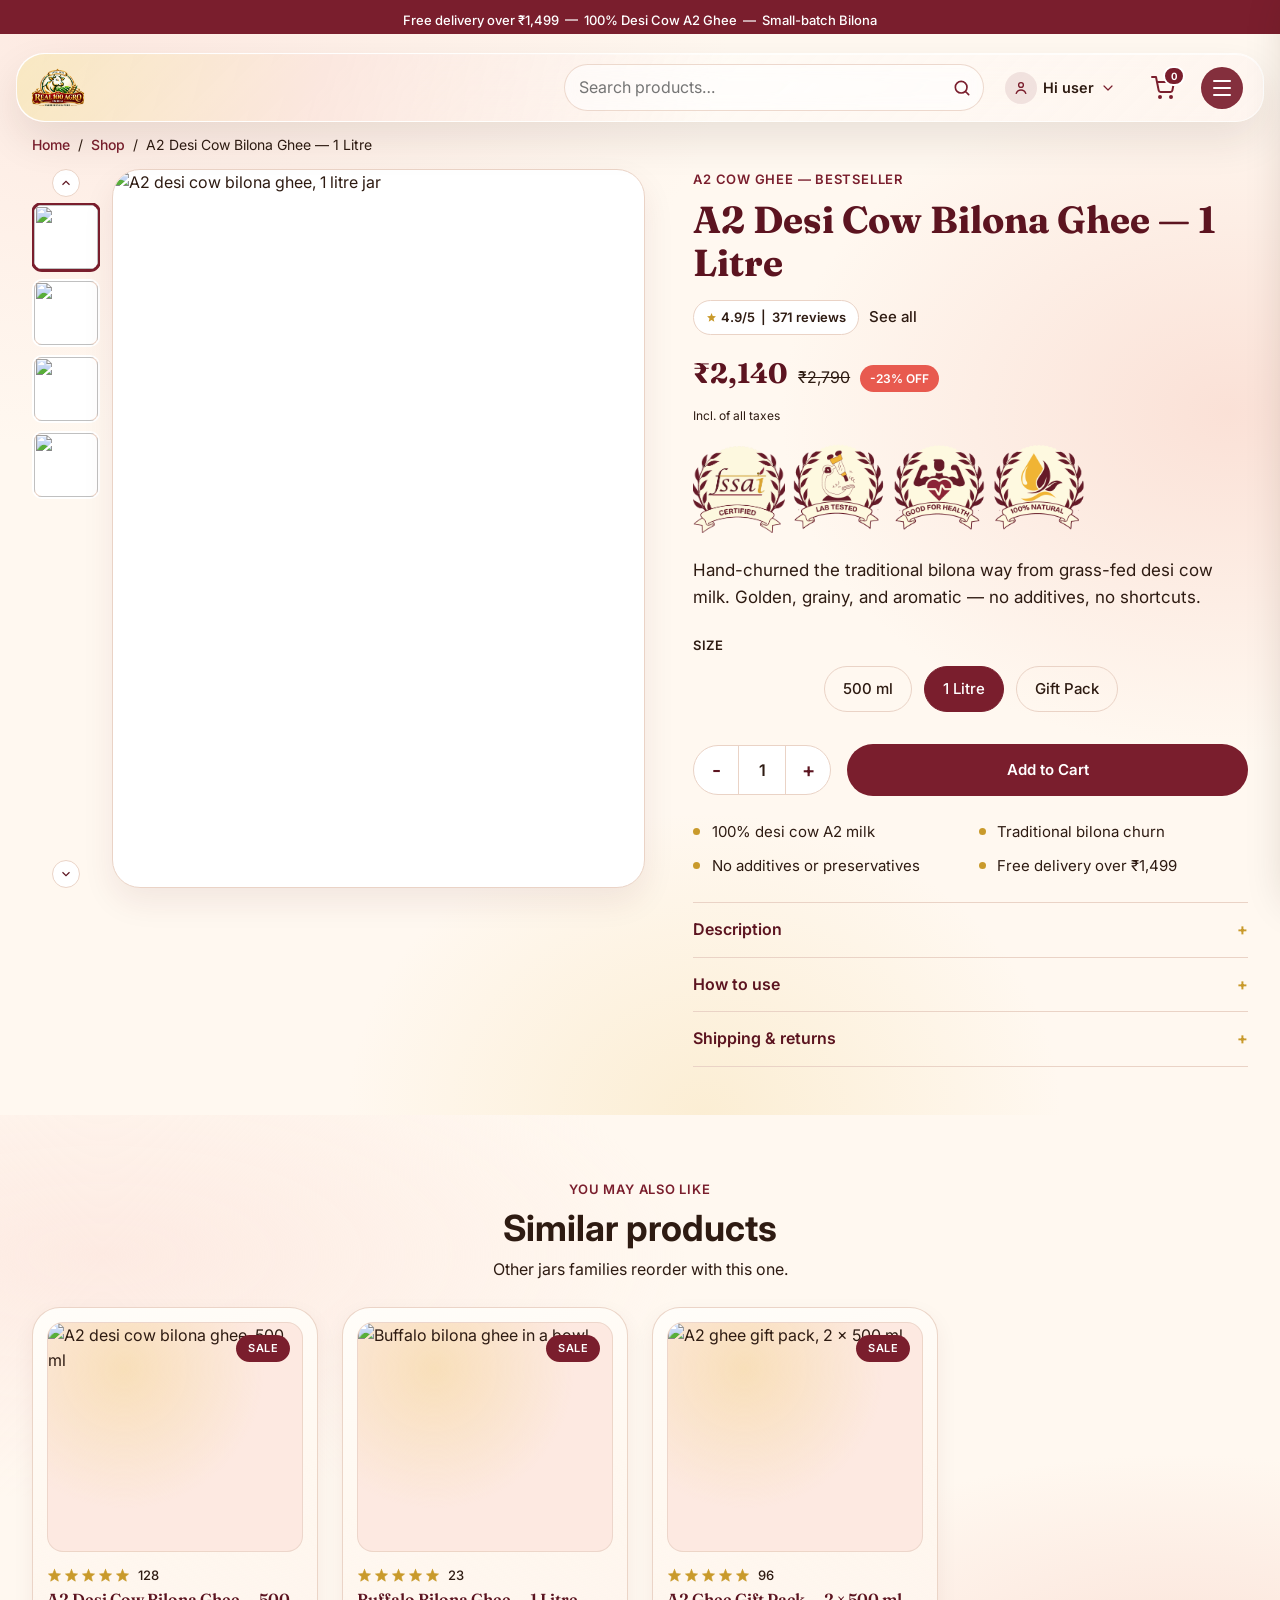
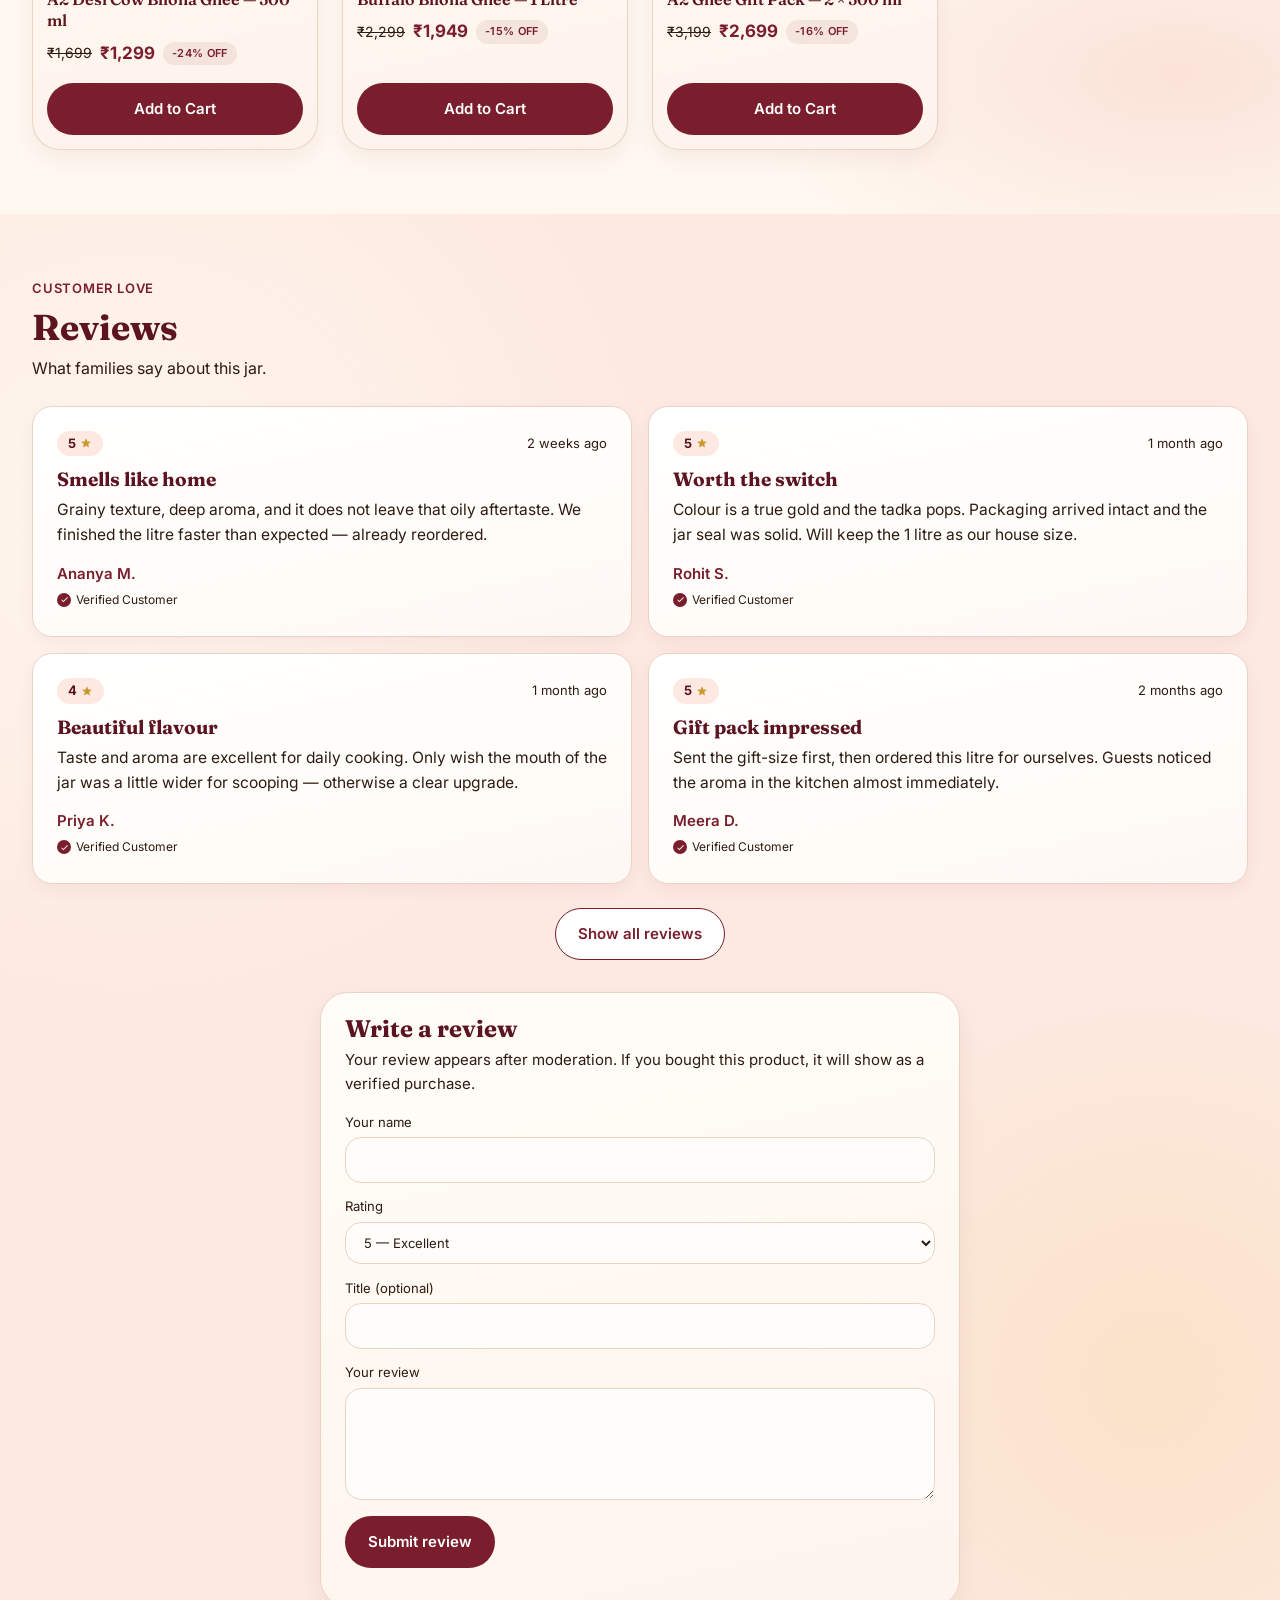
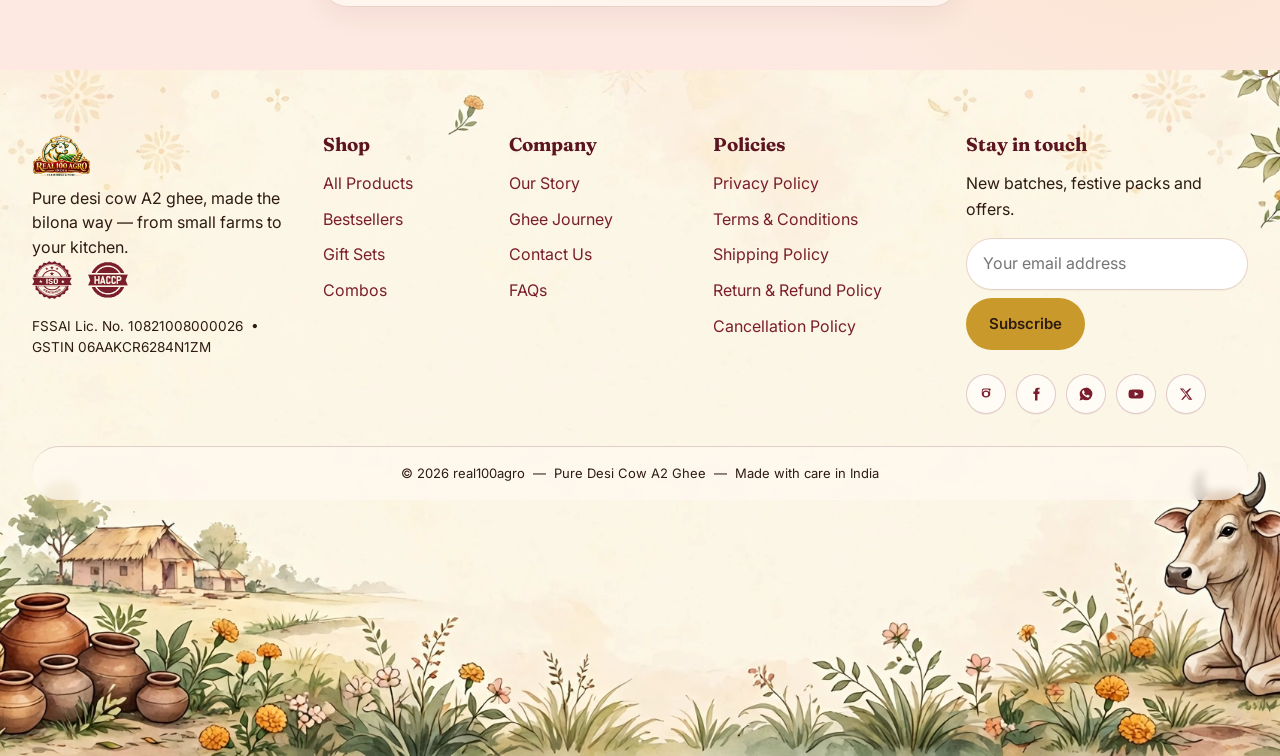
==== frontend/product.html @ b284c061 "Initial commit: Django API, static frontend, and real100 deploy layout. Co-authored-by: Cursor <curs" ====
<!DOCTYPE html>
<html lang="en">

<head>
  <meta charset="utf-8">
  <meta name="viewport" content="width=device-width, initial-scale=1">
  <title>A2 Desi Cow Bilona Ghee — 1 Litre | real100agro</title>
  <meta name="description"
    content="Pure desi cow A2 bilona ghee, 1 litre. Hand-churned from grass-fed desi cow milk. Grainy, aromatic, and free from additives.">
  <!-- Product prices and reviews on this page are placeholders for the
       frontend phase. Replace with real data before shipping Product
       structured data. -->
  <link rel="preconnect" href="https://fonts.googleapis.com">
  <link rel="preconnect" href="https://fonts.gstatic.com" crossorigin>
  <link
    href="https://fonts.googleapis.com/css2?family=Fraunces:opsz,wght@9..144,500;9..144,700&family=Inter:wght@400;500;600;700&display=swap"
    rel="stylesheet">
  <link rel="stylesheet" href="assets/css/tokens.css">
  <link rel="stylesheet" href="assets/css/base.css">
  <link rel="stylesheet" href="assets/css/components.css">
  <link rel="stylesheet" href="assets/css/pages.css">
  <link rel="stylesheet" href="assets/css/commerce.css">
  <link rel="stylesheet" href="assets/css/responsive.css">
  <link rel="icon"
    href="data:image/svg+xml,<svg xmlns='http://www.w3.org/2000/svg' viewBox='0 0 100 100'><text y='.9em' font-size='90'>🧈</text></svg>">
</head>

<body class="page-product">
  <a class="skip-link" href="#main">Skip to main content</a>

  <div class="announcement-bar" role="note">
    <span class="announcement-bar__track"><span>Free delivery over ₹1,499 &nbsp;—&nbsp; 100% Desi Cow A2 Ghee
        &nbsp;—&nbsp; Small-batch Bilona</span><span aria-hidden="true">Free delivery over ₹1,499 &nbsp;—&nbsp; 100% Desi
        Cow A2 Ghee &nbsp;—&nbsp; Small-batch Bilona</span></span>
  </div>

  <header class="site-header">
    <div class="header-inner">
      <a class="logo" href="index.html" aria-label="real100agro home">
        <img class="logo__image" src="assets/images/logo.png" alt="real100agro" width="160" height="48">
        <span class="logo__text">real100agro</span>
      </a>
      <nav class="main-nav" id="main-nav" data-main-nav aria-label="Main navigation">
        <a href="index.html">Home</a>
        <a href="products.html#all" data-nav-products="all">All Products</a>
        <a href="products.html#bestsellers" data-nav-products="bestseller">Bestsellers</a>
        <a href="our-story.html">Our Story</a>
        <a href="contact.html">Contact Us</a>
      </nav>
      <form class="search-form" data-search-form role="search" aria-label="Search products">
        <label class="visually-hidden" for="site-search">Search products</label>
        <input id="site-search" type="search" data-search-input placeholder="Search products…" autocomplete="off">
        <button class="search-form__button" type="submit" aria-label="Search products">
          <svg viewBox="0 0 24 24" aria-hidden="true" focusable="false">
            <circle cx="11" cy="11" r="7"></circle>
            <path d="M20 20l-3.5-3.5"></path>
          </svg>
        </button>
      </form>
      <button class="cart-button" type="button" data-cart-count aria-label="Cart, 0 items">
        <span class="cart-button__face" aria-hidden="true">
          <svg viewBox="0 0 24 24" focusable="false">
            <circle cx="9" cy="21" r="1"></circle>
            <circle cx="20" cy="21" r="1"></circle>
            <path d="M1 1h4l2.68 13.39a2 2 0 0 0 2 1.61h9.72a2 2 0 0 0 2-1.61L23 6H6"></path>
          </svg>
        </span>
        <span class="cart-button__count" data-cart-count-number>0</span>
      </button>
      <button class="nav-toggle" type="button" data-nav-toggle aria-expanded="false" aria-controls="main-nav"
        aria-label="Open menu">
        <span class="nav-toggle__bar" aria-hidden="true"></span>
        <span class="nav-toggle__bar" aria-hidden="true"></span>
        <span class="nav-toggle__bar" aria-hidden="true"></span>
      </button>
    </div>
  </header>

  <main id="main" class="page-shell">
    <div class="product-detail-top">
      <div class="container content">
        <nav class="product-breadcrumb" aria-label="Breadcrumb">
          <a href="index.html">Home</a>
          <span aria-hidden="true">/</span>
          <a href="products.html#all">Shop</a>
          <span aria-hidden="true">/</span>
          <span aria-current="page">A2 Desi Cow Bilona Ghee — 1 Litre</span>
        </nav>

        <div class="product-detail" data-product-detail data-product-id="a2-ghee-1l">
          <!-- Mobile-only intro (Dabur-style title above gallery) -->
          <header class="product-mobile-intro">
            <p class="product-info__eyebrow">A2 Cow Ghee — Bestseller</p>
            <h1 class="product-mobile-intro__title">A2 Desi Cow Bilona Ghee — 1 Litre</h1>
            <p class="product-mobile-intro__lead">Bilona method — Grass-fed desi cow milk — No additives</p>
          </header>

          <!-- Gallery: vertical thumbs (desktop) / under image (mobile) + loupe zoom -->
          <div class="product-gallery" data-product-gallery>
            <div class="product-gallery__thumbs-col">
              <button class="product-gallery__thumbs-nav" type="button" data-thumbs-prev
                aria-label="Previous thumbnails">
                <svg viewBox="0 0 24 24" aria-hidden="true" focusable="false">
                  <path d="M6 15l6-6 6 6"></path>
                </svg>
              </button>
              <div class="product-gallery__thumbs" role="list" aria-label="Product images" data-gallery-thumbs>
                <button class="product-gallery__thumb is-active" type="button" role="listitem" data-gallery-thumb
                  aria-label="View jar front" aria-current="true"
                  data-full="https://cdn.shopify.com/s/files/1/0054/8300/3951/products/91yr2itCWcL._SL1500__1_1500x.jpg?v=1569312696"
                  data-alt="A2 desi cow bilona ghee, 1 litre jar">
                  <img
                    src="https://cdn.shopify.com/s/files/1/0054/8300/3951/products/91yr2itCWcL._SL1500__1_1500x.jpg?v=1569312696"
                    alt="" width="72" height="72" decoding="async">
                </button>
                <button class="product-gallery__thumb" type="button" role="listitem" data-gallery-thumb
                  aria-label="View ghee texture close-up" aria-current="false"
                  data-full="https://ishavasyamproducts.com/cdn/shop/products/11_900x.jpg?v=1634724399"
                  data-alt="Close-up of grainy A2 bilona ghee">
                  <img src="https://ishavasyamproducts.com/cdn/shop/products/11_900x.jpg?v=1634724399" alt="" width="72"
                    height="72" decoding="async">
                </button>
                <button class="product-gallery__thumb" type="button" role="listitem" data-gallery-thumb
                  aria-label="View gift-ready pack" aria-current="false"
                  data-full="https://www.distacart.com/cdn/shop/products/IshaVasyamA2DesiGhee.._1280x.jpg?v=1737559989"
                  data-alt="A2 ghee gift-ready packaging">
                  <img src="https://www.distacart.com/cdn/shop/products/IshaVasyamA2DesiGhee.._1280x.jpg?v=1737559989"
                    alt="" width="72" height="72" decoding="async">
                </button>
                <button class="product-gallery__thumb" type="button" role="listitem" data-gallery-thumb
                  aria-label="View ghee in a bowl" aria-current="false"
                  data-full="https://images.news18.com/news18marathi/uploads/2026/01/Ghee-1-2026-01-f6c0e764d6275aedfa888fc6712cb492-3x2.jpg?im=Resize,width=640,aspect=fit,type=normal"
                  data-alt="Golden bilona ghee served in a bowl">
                  <img
                    src="https://images.news18.com/news18marathi/uploads/2026/01/Ghee-1-2026-01-f6c0e764d6275aedfa888fc6712cb492-3x2.jpg?im=Resize,width=640,aspect=fit,type=normal"
                    alt="" width="72" height="72" decoding="async">
                </button>
              </div>
              <button class="product-gallery__thumbs-nav" type="button" data-thumbs-next
                aria-label="Next thumbnails">
                <svg viewBox="0 0 24 24" aria-hidden="true" focusable="false">
                  <path d="M6 9l6 6 6-6"></path>
                </svg>
              </button>
            </div>

            <div class="product-gallery__main">
              <button class="product-gallery__arrow product-gallery__arrow--prev" type="button" data-gallery-prev
                aria-label="Previous image">
                <svg viewBox="0 0 24 24" aria-hidden="true" focusable="false">
                  <path d="M15 6l-6 6 6 6"></path>
                </svg>
              </button>

              <div class="product-gallery__stage" data-zoom-stage tabindex="0"
                aria-label="Product photo. Hover to zoom.">
                <img class="product-gallery__image" data-zoom-image
                  src="https://cdn.shopify.com/s/files/1/0054/8300/3951/products/91yr2itCWcL._SL1500__1_1500x.jpg?v=1569312696"
                  alt="A2 desi cow bilona ghee, 1 litre jar" width="720" height="720" decoding="async">
                <span class="product-gallery__lens" data-zoom-lens aria-hidden="true"></span>
              </div>

              <button class="product-gallery__arrow product-gallery__arrow--next" type="button" data-gallery-next
                aria-label="Next image">
                <svg viewBox="0 0 24 24" aria-hidden="true" focusable="false">
                  <path d="M9 6l6 6-6 6"></path>
                </svg>
              </button>

              <div class="product-gallery__zoom-pane" data-zoom-pane aria-hidden="true"></div>
            </div>

            <div class="product-gallery__mobile-rating">
              <a class="product-info__review-pill" href="#reviews"><span class="review-pill__star" aria-hidden="true"><svg viewBox="0 0 24 24" focusable="false"><path d="M12 2.4l2.7 6.5 7 .6-5.3 4.5 1.7 7-6.1-3.7-6.1 3.7 1.7-7-5.3-4.5 7-.6L12 2.4z"></path></svg></span> 4.9/5 &nbsp;|&nbsp; 371 reviews</a>
            </div>
          </div>

          <!-- Product content -->
          <div class="product-info">
            <p class="product-info__eyebrow product-info__eyebrow--desktop">A2 Cow Ghee — Bestseller</p>
            <h1 class="product-info__title product-info__title--desktop" id="product-heading">A2 Desi Cow Bilona Ghee —
              1 Litre</h1>

            <div class="product-info__rating product-info__rating--desktop">
              <a class="product-info__review-pill" href="#reviews"><span class="review-pill__star" aria-hidden="true"><svg viewBox="0 0 24 24" focusable="false"><path d="M12 2.4l2.7 6.5 7 .6-5.3 4.5 1.7 7-6.1-3.7-6.1 3.7 1.7-7-5.3-4.5 7-.6L12 2.4z"></path></svg></span> 4.9/5 &nbsp;|&nbsp; 371 reviews</a>
              <a class="product-info__review-link" href="product-reviews.html">See all</a>
            </div>

            <p class="product-info__price">
              <span class="price--now" data-product-price-now>₹2,140</span>
              <span class="price--old" data-product-price-old>₹2,790</span>
              <span class="price--off" data-product-price-off>-23% OFF</span>
            </p>
            <p class="product-info__tax-note">Incl. of all taxes</p>

            <ul class="product-trust-seals">
              <li class="product-trust-seal">
                <img class="product-trust-seal__mark" src="assets/images/fssai_logo.png" alt="FSSAI Certified" width="3655" height="3458" decoding="async">
              </li>
              <li class="product-trust-seal">
                <img class="product-trust-seal__mark" src="assets/images/lab_logo.png" alt="Lab Tested" width="1000" height="1000" decoding="async">
              </li>
              <li class="product-trust-seal">
                <img class="product-trust-seal__mark" src="assets/images/health_logo.png" alt="Good for Health" width="1000" height="1000" decoding="async">
              </li>
              <li class="product-trust-seal">
                <img class="product-trust-seal__mark" src="assets/images/natural_logo.png" alt="100% Natural" width="1000" height="1000" decoding="async">
              </li>
            </ul>

            <p class="product-info__lead product-info__lead--desktop">Hand-churned the traditional bilona way from
              grass-fed desi cow milk. Golden, grainy, and aromatic — no additives, no shortcuts.</p>

            <div class="product-info__option" role="group" aria-label="Choose size">
              <p class="product-info__option-label" id="size-label">Size</p>
              <div class="pill-row" data-product-sizes>
                <button class="pill" type="button" data-product-size="500 ml" data-product-id="a2-ghee-500ml" data-now="₹1,299" data-old="₹1,699"
                  data-off="-24% OFF" aria-pressed="false">500 ml</button>
                <button class="pill" type="button" data-product-size="1 Litre" data-product-id="a2-ghee-1l" data-now="₹2,140" data-old="₹2,790"
                  data-off="-23% OFF" aria-pressed="true">1 Litre</button>
                <button class="pill" type="button" data-product-size="Gift Pack" data-product-id="a2-ghee-gift" data-now="₹2,699" data-old="₹3,199"
                  data-off="-16% OFF" aria-pressed="false">Gift Pack</button>
              </div>
            </div>

            <div class="product-info__buy">
              <div class="qty-control" data-qty-control>
                <label class="visually-hidden" for="product-qty">Quantity</label>
                <button class="qty-control__btn" type="button" data-qty-minus aria-label="Decrease quantity">-</button>
                <input class="qty-control__input" id="product-qty" type="number" data-qty-input value="1" min="1"
                  max="20" inputmode="numeric">
                <button class="qty-control__btn" type="button" data-qty-plus aria-label="Increase quantity">+</button>
              </div>
              <button class="button button--primary product-info__add" type="button" data-add-to-cart
                data-add-qty>Add to Cart</button>
            </div>

            <ul class="product-info__perks">
              <li>100% desi cow A2 milk</li>
              <li>Traditional bilona churn</li>
              <li>No additives or preservatives</li>
              <li>Free delivery over ₹1,499</li>
            </ul>

            <details class="product-accordion">
              <summary>Description</summary>
              <p>Our A2 desi cow bilona ghee is made in small batches from curd churned by hand, then slow-cooked until
                the milk solids separate and the ghee turns clear gold. The result is a grainy texture and a warm,
                nutty aroma that holds up for cooking, tadka, and everyday meals.</p>
            </details>
            <details class="product-accordion">
              <summary>How to use</summary>
              <p>Use a spoonful for tadka, drizzle over dal and rice, or take a teaspoon warm in the morning. Store in
                a cool, dry place with the lid closed — no refrigeration needed.</p>
            </details>
            <details class="product-accordion">
              <summary>Shipping &amp; returns</summary>
              <p>Orders over ₹1,499 ship free across India. Soft jars are packed to travel safely. Unopened jars can be
                returned within 7 days of delivery — write to us from Contact Us if anything arrives damaged.</p>
            </details>
          </div>
        </div>
      </div>
    </div>

    <!-- Mobile sticky purchase bar -->
    <div class="pdp-sticky-bar" data-pdp-sticky-bar>
      <div class="pdp-sticky-bar__price">
        <span class="pdp-sticky-bar__now" data-sticky-price-now>₹2,140</span>
        <span class="pdp-sticky-bar__off" data-sticky-price-off>-23% OFF</span>
      </div>
      <button class="button button--outline pdp-sticky-bar__cart" type="button" data-add-to-cart
        data-add-qty>Add to Cart</button>
      <button class="button button--primary pdp-sticky-bar__buy" type="button" data-add-to-cart
        data-add-qty>Buy Now</button>
    </div>

    <!-- Suggested products -->
    <section class="section section--suggested" aria-labelledby="suggested-heading">
      <div class="container content">
        <p class="section__eyebrow section__eyebrow--center">You may also like</p>
        <h2 class="section__title section__title--center" id="suggested-heading">Similar products</h2>
        <p class="section__subtitle section__subtitle--center">Other jars families reorder with this one.</p>

        <div class="product-grid product-grid--suggested">
          <article class="product-card" data-categories="a2 bestseller" data-product-id="a2-ghee-500ml" data-name="A2 Desi Cow Bilona Ghee 500 ml">
            <a class="product-card__link" href="product.html" aria-label="View A2 Desi Cow Bilona Ghee 500 ml">
              <div class="product-card__media">
                <img src="https://ishavasyamproducts.com/cdn/shop/products/11_900x.jpg?v=1634724399"
                  alt="A2 desi cow bilona ghee, 500 ml" width="306" height="306" loading="lazy" decoding="async">
                <span class="product-card__badge">Sale</span>
              </div>
            </a>
            <div class="product-card__rating" aria-label="Rated 4.9 out of 5 from 128 reviews">
              <span class="star-rating" aria-hidden="true">
                <svg class="star-rating__star is-filled" viewBox="0 0 24 24"><path d="M12 2.4l2.7 6.5 7 .6-5.3 4.5 1.7 7-6.1-3.7-6.1 3.7 1.7-7-5.3-4.5 7-.6L12 2.4z"></path></svg>
                <svg class="star-rating__star is-filled" viewBox="0 0 24 24"><path d="M12 2.4l2.7 6.5 7 .6-5.3 4.5 1.7 7-6.1-3.7-6.1 3.7 1.7-7-5.3-4.5 7-.6L12 2.4z"></path></svg>
                <svg class="star-rating__star is-filled" viewBox="0 0 24 24"><path d="M12 2.4l2.7 6.5 7 .6-5.3 4.5 1.7 7-6.1-3.7-6.1 3.7 1.7-7-5.3-4.5 7-.6L12 2.4z"></path></svg>
                <svg class="star-rating__star is-filled" viewBox="0 0 24 24"><path d="M12 2.4l2.7 6.5 7 .6-5.3 4.5 1.7 7-6.1-3.7-6.1 3.7 1.7-7-5.3-4.5 7-.6L12 2.4z"></path></svg>
                <svg class="star-rating__star is-filled" viewBox="0 0 24 24"><path d="M12 2.4l2.7 6.5 7 .6-5.3 4.5 1.7 7-6.1-3.7-6.1 3.7 1.7-7-5.3-4.5 7-.6L12 2.4z"></path></svg>
              </span>
              <span class="product-card__review-count">128</span>
            </div>
            <h3 class="product-card__name"><a href="product.html">A2 Desi Cow Bilona Ghee — 500 ml</a></h3>
            <p class="product-card__price"><span class="price--old">₹1,699</span> <span class="price--now">₹1,299</span>
              <span class="price--off">-24% OFF</span></p>
            <button class="button button--primary button--full" type="button" data-add-to-cart>Add to Cart</button>
          </article>

          <article class="product-card" data-categories="buffalo" data-product-id="buffalo-ghee-1l" data-name="Buffalo Bilona Ghee 1 Litre">
            <a class="product-card__link" href="product.html" aria-label="View Buffalo Bilona Ghee 1 Litre">
              <div class="product-card__media">
                <img
                  src="https://images.news18.com/news18marathi/uploads/2026/01/Ghee-1-2026-01-f6c0e764d6275aedfa888fc6712cb492-3x2.jpg?im=Resize,width=640,aspect=fit,type=normal"
                  alt="Buffalo bilona ghee in a bowl" width="306" height="306" loading="lazy" decoding="async">
                <span class="product-card__badge">Sale</span>
              </div>
            </a>
            <div class="product-card__rating" aria-label="Rated 4.8 out of 5 from 23 reviews">
              <span class="star-rating" aria-hidden="true">
                <svg class="star-rating__star is-filled" viewBox="0 0 24 24"><path d="M12 2.4l2.7 6.5 7 .6-5.3 4.5 1.7 7-6.1-3.7-6.1 3.7 1.7-7-5.3-4.5 7-.6L12 2.4z"></path></svg>
                <svg class="star-rating__star is-filled" viewBox="0 0 24 24"><path d="M12 2.4l2.7 6.5 7 .6-5.3 4.5 1.7 7-6.1-3.7-6.1 3.7 1.7-7-5.3-4.5 7-.6L12 2.4z"></path></svg>
                <svg class="star-rating__star is-filled" viewBox="0 0 24 24"><path d="M12 2.4l2.7 6.5 7 .6-5.3 4.5 1.7 7-6.1-3.7-6.1 3.7 1.7-7-5.3-4.5 7-.6L12 2.4z"></path></svg>
                <svg class="star-rating__star is-filled" viewBox="0 0 24 24"><path d="M12 2.4l2.7 6.5 7 .6-5.3 4.5 1.7 7-6.1-3.7-6.1 3.7 1.7-7-5.3-4.5 7-.6L12 2.4z"></path></svg>
                <svg class="star-rating__star is-filled" viewBox="0 0 24 24"><path d="M12 2.4l2.7 6.5 7 .6-5.3 4.5 1.7 7-6.1-3.7-6.1 3.7 1.7-7-5.3-4.5 7-.6L12 2.4z"></path></svg>
              </span>
              <span class="product-card__review-count">23</span>
            </div>
            <h3 class="product-card__name"><a href="product.html">Buffalo Bilona Ghee — 1 Litre</a></h3>
            <p class="product-card__price"><span class="price--old">₹2,299</span> <span class="price--now">₹1,949</span>
              <span class="price--off">-15% OFF</span></p>
            <button class="button button--primary button--full" type="button" data-add-to-cart>Add to Cart</button>
          </article>

          <article class="product-card" data-categories="gift combo a2 bestseller"
            data-product-id="a2-ghee-gift" data-name="A2 Ghee Gift Pack 2 x 500 ml">
            <a class="product-card__link" href="product.html" aria-label="View A2 Ghee Gift Pack">
              <div class="product-card__media">
                <img src="https://www.distacart.com/cdn/shop/products/IshaVasyamA2DesiGhee.._1280x.jpg?v=1737559989"
                  alt="A2 ghee gift pack, 2 x 500 ml" width="306" height="306" loading="lazy" decoding="async">
                <span class="product-card__badge">Sale</span>
              </div>
            </a>
            <div class="product-card__rating" aria-label="Rated 5.0 out of 5 from 96 reviews">
              <span class="star-rating" aria-hidden="true">
                <svg class="star-rating__star is-filled" viewBox="0 0 24 24"><path d="M12 2.4l2.7 6.5 7 .6-5.3 4.5 1.7 7-6.1-3.7-6.1 3.7 1.7-7-5.3-4.5 7-.6L12 2.4z"></path></svg>
                <svg class="star-rating__star is-filled" viewBox="0 0 24 24"><path d="M12 2.4l2.7 6.5 7 .6-5.3 4.5 1.7 7-6.1-3.7-6.1 3.7 1.7-7-5.3-4.5 7-.6L12 2.4z"></path></svg>
                <svg class="star-rating__star is-filled" viewBox="0 0 24 24"><path d="M12 2.4l2.7 6.5 7 .6-5.3 4.5 1.7 7-6.1-3.7-6.1 3.7 1.7-7-5.3-4.5 7-.6L12 2.4z"></path></svg>
                <svg class="star-rating__star is-filled" viewBox="0 0 24 24"><path d="M12 2.4l2.7 6.5 7 .6-5.3 4.5 1.7 7-6.1-3.7-6.1 3.7 1.7-7-5.3-4.5 7-.6L12 2.4z"></path></svg>
                <svg class="star-rating__star is-filled" viewBox="0 0 24 24"><path d="M12 2.4l2.7 6.5 7 .6-5.3 4.5 1.7 7-6.1-3.7-6.1 3.7 1.7-7-5.3-4.5 7-.6L12 2.4z"></path></svg>
              </span>
              <span class="product-card__review-count">96</span>
            </div>
            <h3 class="product-card__name"><a href="product.html">A2 Ghee Gift Pack — 2 × 500 ml</a></h3>
            <p class="product-card__price"><span class="price--old">₹3,199</span> <span class="price--now">₹2,699</span>
              <span class="price--off">-16% OFF</span></p>
            <button class="button button--primary button--full" type="button" data-add-to-cart>Add to Cart</button>
          </article>
        </div>
      </div>
    </section>

    <!-- Reviews preview carousel -->
    <section class="section section--product-reviews" id="reviews" aria-labelledby="reviews-heading">
      <div class="container content">
        <div class="pdp-reviews__intro">
          <p class="section__eyebrow">Customer love</p>
          <h2 class="section__title" id="reviews-heading">Reviews</h2>
          <p class="section__subtitle">What families say about this jar.</p>
        </div>

        <div class="pdp-review-carousel" data-pdp-review-carousel>
          <button class="pdp-review-carousel__nav pdp-review-carousel__nav--prev" type="button"
            data-pdp-review-prev aria-label="Previous reviews" hidden>
            <svg viewBox="0 0 24 24" aria-hidden="true" focusable="false">
              <path d="M15 6l-6 6 6 6"></path>
            </svg>
          </button>

          <div class="pdp-review-carousel__viewport" data-pdp-review-viewport>
            <ul class="pdp-review-carousel__track">
              <li class="pdp-review-tile">
                <div class="pdp-review-tile__head">
                  <span class="pdp-rating-badge" aria-label="5 out of 5">5 <span class="pdp-rating-badge__star" aria-hidden="true"><svg viewBox="0 0 24 24" focusable="false"><path d="M12 2.4l2.7 6.5 7 .6-5.3 4.5 1.7 7-6.1-3.7-6.1 3.7 1.7-7-5.3-4.5 7-.6L12 2.4z"></path></svg></span></span>
                  <h3 class="pdp-review-tile__title">Smells like home</h3>
                  <p class="pdp-review-tile__time">2 weeks ago</p>
                </div>
                <p class="pdp-review-tile__body">Grainy texture, deep aroma, and it does not leave that oily aftertaste.
                  We finished the litre faster than expected — already reordered. <a class="pdp-review-tile__more"
                    href="product-reviews.html">—more</a></p>
                <div class="pdp-review-tile__foot">
                  <div>
                    <p class="pdp-review-tile__author">Ananya M.</p>
                    <p class="verified-badge"><span class="verified-badge__icon" aria-hidden="true"><svg
                          viewBox="0 0 24 24">
                          <path d="M9 16.2L4.8 12l-1.4 1.4L9 19 21 7l-1.4-1.4L9 16.2z"></path>
                        </svg></span> Verified Customer</p>
                  </div>
                  <div class="pdp-review-tile__votes" aria-label="Helpful votes">
                    <span class="pdp-review-tile__vote"><svg viewBox="0 0 24 24" aria-hidden="true">
                        <path d="M7 22V11M3 12v8a2 2 0 0 0 2 2h9.4a2 2 0 0 0 1.9-1.4l2.2-7A2 2 0 0 0 16.6 11H13V5a2 2 0 0 0-2-2h0a3 3 0 0 0-3 3v5H7z"></path>
                      </svg> 46</span>
                    <span class="pdp-review-tile__vote"><svg viewBox="0 0 24 24" aria-hidden="true">
                        <path d="M17 2v11M21 12V4a2 2 0 0 0-2-2h-9.4a2 2 0 0 0-1.9 1.4l-2.2 7A2 2 0 0 0 7.4 13H11v6a2 2 0 0 0 2 2h0a3 3 0 0 0 3-3v-5h2z"></path>
                      </svg> 6</span>
                  </div>
                </div>
              </li>

              <li class="pdp-review-tile">
                <div class="pdp-review-tile__head">
                  <span class="pdp-rating-badge" aria-label="5 out of 5">5 <span class="pdp-rating-badge__star" aria-hidden="true"><svg viewBox="0 0 24 24" focusable="false"><path d="M12 2.4l2.7 6.5 7 .6-5.3 4.5 1.7 7-6.1-3.7-6.1 3.7 1.7-7-5.3-4.5 7-.6L12 2.4z"></path></svg></span></span>
                  <h3 class="pdp-review-tile__title">Worth the switch</h3>
                  <p class="pdp-review-tile__time">1 month ago</p>
                </div>
                <p class="pdp-review-tile__body">Colour is a true gold and the tadka pops. Packaging arrived intact and
                  the jar seal was solid. Will keep the 1 litre as our house size. <a class="pdp-review-tile__more"
                    href="product-reviews.html">—more</a></p>
                <div class="pdp-review-tile__foot">
                  <div>
                    <p class="pdp-review-tile__author">Rohit S.</p>
                    <p class="verified-badge"><span class="verified-badge__icon" aria-hidden="true"><svg
                          viewBox="0 0 24 24">
                          <path d="M9 16.2L4.8 12l-1.4 1.4L9 19 21 7l-1.4-1.4L9 16.2z"></path>
                        </svg></span> Verified Customer</p>
                  </div>
                  <div class="pdp-review-tile__votes" aria-label="Helpful votes">
                    <span class="pdp-review-tile__vote"><svg viewBox="0 0 24 24" aria-hidden="true">
                        <path d="M7 22V11M3 12v8a2 2 0 0 0 2 2h9.4a2 2 0 0 0 1.9-1.4l2.2-7A2 2 0 0 0 16.6 11H13V5a2 2 0 0 0-2-2h0a3 3 0 0 0-3 3v5H7z"></path>
                      </svg> 38</span>
                    <span class="pdp-review-tile__vote"><svg viewBox="0 0 24 24" aria-hidden="true">
                        <path d="M17 2v11M21 12V4a2 2 0 0 0-2-2h-9.4a2 2 0 0 0-1.9 1.4l-2.2 7A2 2 0 0 0 7.4 13H11v6a2 2 0 0 0 2 2h0a3 3 0 0 0 3-3v-5h2z"></path>
                      </svg> 4</span>
                  </div>
                </div>
              </li>

              <li class="pdp-review-tile">
                <div class="pdp-review-tile__head">
                  <span class="pdp-rating-badge" aria-label="4 out of 5">4 <span class="pdp-rating-badge__star" aria-hidden="true"><svg viewBox="0 0 24 24" focusable="false"><path d="M12 2.4l2.7 6.5 7 .6-5.3 4.5 1.7 7-6.1-3.7-6.1 3.7 1.7-7-5.3-4.5 7-.6L12 2.4z"></path></svg></span></span>
                  <h3 class="pdp-review-tile__title">Beautiful flavour</h3>
                  <p class="pdp-review-tile__time">1 month ago</p>
                </div>
                <p class="pdp-review-tile__body">Taste and aroma are excellent for daily cooking. Only wish the mouth of
                  the jar was a little wider for scooping — otherwise a clear upgrade. <a class="pdp-review-tile__more"
                    href="product-reviews.html">—more</a></p>
                <div class="pdp-review-tile__foot">
                  <div>
                    <p class="pdp-review-tile__author">Priya K.</p>
                    <p class="verified-badge"><span class="verified-badge__icon" aria-hidden="true"><svg
                          viewBox="0 0 24 24">
                          <path d="M9 16.2L4.8 12l-1.4 1.4L9 19 21 7l-1.4-1.4L9 16.2z"></path>
                        </svg></span> Verified Customer</p>
                  </div>
                  <div class="pdp-review-tile__votes" aria-label="Helpful votes">
                    <span class="pdp-review-tile__vote"><svg viewBox="0 0 24 24" aria-hidden="true">
                        <path d="M7 22V11M3 12v8a2 2 0 0 0 2 2h9.4a2 2 0 0 0 1.9-1.4l2.2-7A2 2 0 0 0 16.6 11H13V5a2 2 0 0 0-2-2h0a3 3 0 0 0-3 3v5H7z"></path>
                      </svg> 22</span>
                    <span class="pdp-review-tile__vote"><svg viewBox="0 0 24 24" aria-hidden="true">
                        <path d="M17 2v11M21 12V4a2 2 0 0 0-2-2h-9.4a2 2 0 0 0-1.9 1.4l-2.2 7A2 2 0 0 0 7.4 13H11v6a2 2 0 0 0 2 2h0a3 3 0 0 0 3-3v-5h2z"></path>
                      </svg> 3</span>
                  </div>
                </div>
              </li>

              <li class="pdp-review-tile">
                <div class="pdp-review-tile__head">
                  <span class="pdp-rating-badge" aria-label="5 out of 5">5 <span class="pdp-rating-badge__star" aria-hidden="true"><svg viewBox="0 0 24 24" focusable="false"><path d="M12 2.4l2.7 6.5 7 .6-5.3 4.5 1.7 7-6.1-3.7-6.1 3.7 1.7-7-5.3-4.5 7-.6L12 2.4z"></path></svg></span></span>
                  <h3 class="pdp-review-tile__title">Gift pack impressed</h3>
                  <p class="pdp-review-tile__time">2 months ago</p>
                </div>
                <p class="pdp-review-tile__body">Sent the gift-size first, then ordered this litre for ourselves. Guests
                  noticed the aroma in the kitchen almost immediately. <a class="pdp-review-tile__more"
                    href="product-reviews.html">—more</a></p>
                <div class="pdp-review-tile__foot">
                  <div>
                    <p class="pdp-review-tile__author">Meera D.</p>
                    <p class="verified-badge"><span class="verified-badge__icon" aria-hidden="true"><svg
                          viewBox="0 0 24 24">
                          <path d="M9 16.2L4.8 12l-1.4 1.4L9 19 21 7l-1.4-1.4L9 16.2z"></path>
                        </svg></span> Verified Customer</p>
                  </div>
                  <div class="pdp-review-tile__votes" aria-label="Helpful votes">
                    <span class="pdp-review-tile__vote"><svg viewBox="0 0 24 24" aria-hidden="true">
                        <path d="M7 22V11M3 12v8a2 2 0 0 0 2 2h9.4a2 2 0 0 0 1.9-1.4l2.2-7A2 2 0 0 0 16.6 11H13V5a2 2 0 0 0-2-2h0a3 3 0 0 0-3 3v5H7z"></path>
                      </svg> 31</span>
                    <span class="pdp-review-tile__vote"><svg viewBox="0 0 24 24" aria-hidden="true">
                        <path d="M17 2v11M21 12V4a2 2 0 0 0-2-2h-9.4a2 2 0 0 0-1.9 1.4l-2.2 7A2 2 0 0 0 7.4 13H11v6a2 2 0 0 0 2 2h0a3 3 0 0 0 3-3v-5h2z"></path>
                      </svg> 2</span>
                  </div>
                </div>
              </li>

              <li class="pdp-review-tile">
                <div class="pdp-review-tile__head">
                  <span class="pdp-rating-badge" aria-label="3 out of 5">3 <span class="pdp-rating-badge__star" aria-hidden="true"><svg viewBox="0 0 24 24" focusable="false"><path d="M12 2.4l2.7 6.5 7 .6-5.3 4.5 1.7 7-6.1-3.7-6.1 3.7 1.7-7-5.3-4.5 7-.6L12 2.4z"></path></svg></span></span>
                  <h3 class="pdp-review-tile__title">Good ghee, slow delivery</h3>
                  <p class="pdp-review-tile__time">3 months ago</p>
                </div>
                <p class="pdp-review-tile__body">The ghee itself is rich and clean. Delivery took longer than expected to
                  our pin code — quality is fine, logistics need a nudge. <a class="pdp-review-tile__more"
                    href="product-reviews.html">—more</a></p>
                <div class="pdp-review-tile__foot">
                  <div>
                    <p class="pdp-review-tile__author">Vikram P.</p>
                    <p class="verified-badge"><span class="verified-badge__icon" aria-hidden="true"><svg
                          viewBox="0 0 24 24">
                          <path d="M9 16.2L4.8 12l-1.4 1.4L9 19 21 7l-1.4-1.4L9 16.2z"></path>
                        </svg></span> Verified Customer</p>
                  </div>
                  <div class="pdp-review-tile__votes" aria-label="Helpful votes">
                    <span class="pdp-review-tile__vote"><svg viewBox="0 0 24 24" aria-hidden="true">
                        <path d="M7 22V11M3 12v8a2 2 0 0 0 2 2h9.4a2 2 0 0 0 1.9-1.4l2.2-7A2 2 0 0 0 16.6 11H13V5a2 2 0 0 0-2-2h0a3 3 0 0 0-3 3v5H7z"></path>
                      </svg> 11</span>
                    <span class="pdp-review-tile__vote"><svg viewBox="0 0 24 24" aria-hidden="true">
                        <path d="M17 2v11M21 12V4a2 2 0 0 0-2-2h-9.4a2 2 0 0 0-1.9 1.4l-2.2 7A2 2 0 0 0 7.4 13H11v6a2 2 0 0 0 2 2h0a3 3 0 0 0 3-3v-5h2z"></path>
                      </svg> 8</span>
                  </div>
                </div>
              </li>

              <li class="pdp-review-tile">
                <div class="pdp-review-tile__head">
                  <span class="pdp-rating-badge" aria-label="4 out of 5">4 <span class="pdp-rating-badge__star" aria-hidden="true"><svg viewBox="0 0 24 24" focusable="false"><path d="M12 2.4l2.7 6.5 7 .6-5.3 4.5 1.7 7-6.1-3.7-6.1 3.7 1.7-7-5.3-4.5 7-.6L12 2.4z"></path></svg></span></span>
                  <h3 class="pdp-review-tile__title">Clean label everyday</h3>
                  <p class="pdp-review-tile__time">4 months ago</p>
                </div>
                <p class="pdp-review-tile__body">Happy we can finally trust the A2 claim for daily cooking. Kids prefer
                  roti with this over our previous brand. <a class="pdp-review-tile__more"
                    href="product-reviews.html">—more</a></p>
                <div class="pdp-review-tile__foot">
                  <div>
                    <p class="pdp-review-tile__author">Arjun N.</p>
                    <p class="verified-badge"><span class="verified-badge__icon" aria-hidden="true"><svg
                          viewBox="0 0 24 24">
                          <path d="M9 16.2L4.8 12l-1.4 1.4L9 19 21 7l-1.4-1.4L9 16.2z"></path>
                        </svg></span> Verified Customer</p>
                  </div>
                  <div class="pdp-review-tile__votes" aria-label="Helpful votes">
                    <span class="pdp-review-tile__vote"><svg viewBox="0 0 24 24" aria-hidden="true">
                        <path d="M7 22V11M3 12v8a2 2 0 0 0 2 2h9.4a2 2 0 0 0 1.9-1.4l2.2-7A2 2 0 0 0 16.6 11H13V5a2 2 0 0 0-2-2h0a3 3 0 0 0-3 3v5H7z"></path>
                      </svg> 19</span>
                    <span class="pdp-review-tile__vote"><svg viewBox="0 0 24 24" aria-hidden="true">
                        <path d="M17 2v11M21 12V4a2 2 0 0 0-2-2h-9.4a2 2 0 0 0-1.9 1.4l-2.2 7A2 2 0 0 0 7.4 13H11v6a2 2 0 0 0 2 2h0a3 3 0 0 0 3-3v-5h2z"></path>
                      </svg> 1</span>
                  </div>
                </div>
              </li>
            </ul>
          </div>

          <button class="pdp-review-carousel__nav pdp-review-carousel__nav--next" type="button"
            data-pdp-review-next aria-label="Next reviews">
            <svg viewBox="0 0 24 24" aria-hidden="true" focusable="false">
              <path d="M9 6l6 6-6 6"></path>
            </svg>
          </button>
        </div>

        <p class="pdp-reviews__more">
          <a class="button button--outline" href="product-reviews.html">Show all reviews</a>
        </p>

        <!-- Write a review — POST /api/products/<slug>/reviews/ (moderated). -->
        <form class="review-form" data-review-form>
          <h3>Write a review</h3>
          <p class="review-form__note">Your review appears after moderation. If you bought this product, it will show as a verified purchase.</p>
          <label class="commerce-field"><span>Your name</span>
            <input type="text" name="name" required autocomplete="name"></label>
          <label class="commerce-field"><span>Rating</span>
            <select name="rating" required>
              <option value="5">5 — Excellent</option>
              <option value="4">4 — Good</option>
              <option value="3">3 — Average</option>
              <option value="2">2 — Poor</option>
              <option value="1">1 — Very poor</option>
            </select></label>
          <label class="commerce-field"><span>Title (optional)</span>
            <input type="text" name="title"></label>
          <label class="commerce-field"><span>Your review</span>
            <textarea name="body" rows="4" required></textarea></label>
          <button class="button button--primary" type="submit">Submit review</button>
          <p class="form-message" data-review-message role="status"></p>
        </form>
      </div>
    </section>

  </main>

  <footer class="site-footer">
    <div class="container">
      <div class="footer-grid">
        <div class="footer-brand">
          <img class="footer-logo" src="assets/images/logo.png" alt="real100agro" width="160" height="48">
          <span class="footer-logo__text">real100agro</span>
          <p>Pure desi cow A2 ghee, made the bilona way — from small farms to your kitchen.</p>
          <p class="footer-cert">
            <img src="assets/images/iso.svg" alt="ISO 9001:2015 certified" width="40" height="40" loading="lazy">
            <img src="assets/images/haccp.svg" alt="HACCP food safety system" width="40" height="40" loading="lazy">
            <span>FSSAI Lic. No. 10821008000026 &nbsp;•&nbsp; GSTIN 06AAKCR6284N1ZM</span>
          </p>
        </div>
        <nav aria-label="Shop links">
          <h3>Shop</h3>
          <ul>
            <li><a href="products.html#all">All Products</a></li>
            <li><a href="products.html#bestsellers">Bestsellers</a></li>
            <li><a href="products.html?filter=gift">Gift Sets</a></li>
            <li><a href="products.html?filter=combo">Combos</a></li>
          </ul>
        </nav>
        <nav aria-label="Company links">
          <h3>Company</h3>
          <ul>
            <li><a href="our-story.html">Our Story</a></li>
            <li><a href="index.html#process">Ghee Journey</a></li>
            <li><a href="contact.html">Contact Us</a></li>
            <li><a href="contact.html#faqs">FAQs</a></li>
          </ul>
        </nav>
        <nav aria-label="Policies">
          <h3>Policies</h3>
          <ul>
            <li><a href="policy.html?slug=privacy-policy">Privacy Policy</a></li>
            <li><a href="policy.html?slug=terms">Terms &amp; Conditions</a></li>
            <li><a href="policy.html?slug=shipping">Shipping Policy</a></li>
            <li><a href="policy.html?slug=refund">Return &amp; Refund Policy</a></li>
            <li><a href="policy.html?slug=cancellation">Cancellation Policy</a></li>
          </ul>
        </nav>
        <div>
          <h3>Stay in touch</h3>
          <p>New batches, festive packs and offers.</p>
          <form class="newsletter-form" data-newsletter-form>
            <label class="visually-hidden" for="newsletter-email">Email address</label>
            <input id="newsletter-email" type="email" name="email" placeholder="Your email address" required
              autocomplete="email">
            <button class="button button--gold" type="submit">Subscribe</button>
          </form>
          <p class="form-message" data-newsletter-message role="status"></p>
          <nav class="footer-social" aria-label="Social media">
            <a class="footer-social__link" href="#" aria-label="Instagram">
              <svg viewBox="0 0 24 24" aria-hidden="true" focusable="false">
                <path
                  d="M12 7.2A4.8 4.8 0 1 0 12 16.8 4.8 4.8 0 0 0 12 7.2Zm0 7.9A3.1 3.1 0 1 1 12 8.9a3.1 3.1 0 0 1 0 6.2Zm5.1-8.1a1.12 1.12 0 1 0 0-2.24 1.12 1.12 0 0 0 0 2.24ZM12 4.5c-1.5 0-1.7.01-2.3.03-.59.03-1 .12-1.35.26-.37.14-.68.33-.99.64-.31.31-.5.62-.64.99-.14.35-.23.76-.26 1.35-.02.6-.03.8-.03 2.3s.01 1.7.03 2.3c.03.59.12 1 .26 1.35.14.37.33.68.64.99.31.31.62.5.99.64.35.14.76.23 1.35.26.6.02.8.03 2.3.03s1.7-.01 2.3-.03c.59-.03 1-.12 1.35-.26.37-.14.68-.33.99-.64.31-.31.5-.62.64-.99.14-.35.23-.76.26-1.35.02-.6.03-.8.03-2.3s-.01-1.7-.03-2.3c-.03-.59-.12-1-.26-1.35a2.7 2.7 0 0 0-.64-.99 2.7 2.7 0 0 0-.99-.64c-.35-.14-.76-.23-1.35-.26-.6-.02-.8-.03-2.3-.03Zm0 1.53c1.47 0 1.65.01 2.23.03.54.02.83.11 1.03.19.26.1.45.22.64.41.2.2.32.38.41.64.08.2.17.49.19 1.03.02.58.03.76.03 2.23s-.01 1.65-.03 2.23c-.02.54-.11.83-.19 1.03-.1.26-.22.45-.41.64-.2.2-.38.32-.64.41-.2.08-.49.17-1.03.19-.58.02-.76.03-2.23.03s-1.65-.01-2.23-.03c-.54-.02-.83-.11-1.03-.19a1.7 1.7 0 0 1-.64-.41 1.7 1.7 0 0 1-.41-.64c-.08-.2-.17-.49-.19-1.03-.02-.58-.03-.76-.03-2.23s.01-1.65.03-2.23c.02-.54.11-.83.19-1.03.1-.26.22-.45.41-.64.2-.2.38-.32.64-.41.2-.08.49-.17 1.03-.19.58-.02.76-.03 2.23-.03Z" />
              </svg>
            </a>
            <a class="footer-social__link" href="#" aria-label="Facebook">
              <svg viewBox="0 0 24 24" aria-hidden="true" focusable="false">
                <path
                  d="M14.5 8.5V6.8c0-.5.1-.7.8-.7h1.5V3.5h-2.4c-2.7 0-3.7 1.5-3.7 3.7v1.3H8.5V12h2.2v8.5h3.3V12h2.4l.4-3.5h-2.3Z" />
              </svg>
            </a>
            <a class="footer-social__link" href="#" aria-label="WhatsApp">
              <svg viewBox="0 0 24 24" aria-hidden="true" focusable="false">
                <path
                  d="M12.04 3.5A8.45 8.45 0 0 0 3.6 11.95c0 1.49.39 2.94 1.13 4.22L3.5 20.5l4.47-1.17a8.46 8.46 0 0 0 4.07 1.04h.01a8.45 8.45 0 0 0 8.45-8.42 8.43 8.43 0 0 0-8.46-8.45Zm4.95 11.95c-.21.59-1.23 1.13-1.7 1.2-.44.07-.99.1-1.6-.1-.37-.12-.85-.28-1.46-.55-2.57-1.11-4.24-3.7-4.37-3.87-.12-.17-1.02-1.36-1.02-2.6 0-1.23.65-1.84.88-2.09.23-.25.5-.31.67-.31h.48c.15 0 .36-.06.56.43.21.5.71 1.74.77 1.86.06.12.1.27.02.43-.08.17-.12.27-.24.42-.12.14-.25.32-.36.43-.12.12-.24.25-.1.48.14.23.62 1.02 1.33 1.65.91.81 1.68 1.06 1.91 1.18.23.12.37.1.5-.06.14-.17.58-.67.73-.9.15-.23.3-.19.5-.12.21.08 1.31.62 1.54.73.23.12.38.17.44.27.06.1.06.57-.15 1.16Z" />
              </svg>
            </a>
            <a class="footer-social__link" href="#" aria-label="YouTube">
              <svg viewBox="0 0 24 24" aria-hidden="true" focusable="false">
                <path
                  d="M21.6 8.2a2.7 2.7 0 0 0-1.9-1.9C18.1 5.9 12 5.9 12 5.9s-6.1 0-7.7.4A2.7 2.7 0 0 0 2.4 8.2 28.4 28.4 0 0 0 2 12a28.4 28.4 0 0 0 .4 3.8 2.7 2.7 0 0 0 1.9 1.9c1.6.4 7.7.4 7.7.4s6.1 0 7.7-.4a2.7 2.7 0 0 0 1.9-1.9A28.4 28.4 0 0 0 22 12a28.4 28.4 0 0 0-.4-3.8ZM10.2 14.8V9.2L15.5 12l-5.3 2.8Z" />
              </svg>
            </a>
            <a class="footer-social__link" href="#" aria-label="X (Twitter)">
              <svg viewBox="0 0 24 24" aria-hidden="true" focusable="false">
                <path
                  d="M16.7 4.5h2.4l-5.3 6.05L20.5 19.5h-4.7l-3.7-4.83L7.9 19.5H5.5l5.67-6.48L3.7 4.5h4.8l3.33 4.42L16.7 4.5Zm-.85 13.5h1.34L8.3 5.9H6.86l8.99 12.1Z" />
              </svg>
            </a>
          </nav>
        </div>
      </div>
      <p class="footer-bottom">© 2026 real100agro &nbsp;—&nbsp; Pure Desi Cow A2 Ghee &nbsp;—&nbsp; Made with care in
        India</p>
    </div>
  </footer>

  <script src="assets/js/api.js" defer></script>
    <script src="assets/js/store.js" defer></script>
  <script src="assets/js/commerce.js" defer></script>
  <script src="assets/js/main.js" defer></script>
  <script src="assets/js/content.js" defer></script>
  <script src="assets/js/product-detail.js" defer></script>
</body>

</html>
---- frontend/assets/css/tokens.css ----
/* ==========================================================================
   real100agro — design tokens
   --------------------------------------------------------------------------
   Change the theme here, in this file only. Every other stylesheet uses
   var(--...) references, so a colour, text colour or background colour
   changed here updates the whole homepage at once.

   Palette: Indomade-inspired blush / gold / maroon (from the Figma
   Brand / Colour variables). Layout, sections and cards follow Kasutam.
   Product range is ghee only.
   ========================================================================== */

:root {
  /* Brand colours — the single source of truth for colour */
  --color-bg-cream: #fff8f0;
  --color-bg-blush: #fde9e1;
  --color-bg-pink: #f9d9ce;
  --color-primary-maroon: #7a1e2d;
  --color-primary-maroon-dark: #5c1420;
  --color-accent-gold: #c99a2b;
  --color-accent-gold-light: #f2d38a;
  --color-text-ink: #2e1b12;
  --color-text-muted: #7a5c4e;
  --color-surface-white: #ffffff;
  --color-line: #ead3c6;
  --color-leaf: #6f7d3a;

  /* Journey gradient washes — moved here from home.css so the
     theme stays central. Values are exactly the colours that
     were hard-coded in the journey gradients; no design change. */
  --color-journey-wash-1: #fff1e4;
  --color-journey-wash-2: #fce0d4;
  --color-journey-wash-3: #f3cfc0;
  --color-journey-wash-4: #f0d7a8;
  --color-journey-wash-5: #e8c48a;
  --color-journey-wash-6: #d4a574;
  --color-journey-wash-7: #e8b4a4;
  --color-journey-wash-8: #c97a6e;
  /* Discount / price-off pill — moved here from home.css.
     Kept separate from --color-badge-sale-bg (maroon) so the
     sale badge colour does not change. */
  --color-badge-off-bg: #e85a4f;

  /* Semantic aliases — components use these, never raw hex values */
  --color-page-bg: var(--color-bg-cream);
  --color-section-cream: var(--color-bg-cream);
  --color-section-blush: var(--color-bg-blush);
  --color-section-pink: var(--color-bg-pink);
  --color-header-bg: var(--color-surface-white);
  --color-footer-bg: var(--color-bg-cream);
  --color-text: var(--color-text-ink);
  --color-text-heading: var(--color-text-ink);
  --color-text-muted: var(--color-text-muted);
  --color-text-on-dark: var(--color-surface-white);
  --color-text-on-maroon: var(--color-surface-white);
  --color-link: var(--color-primary-maroon);
  --color-button-bg: var(--color-primary-maroon);
  --color-button-bg-hover: var(--color-primary-maroon-dark);
  --color-button-text: var(--color-surface-white);
  --color-button-outline: var(--color-primary-maroon);
  --color-badge-sale-bg: var(--color-primary-maroon);
  --color-badge-sale-text: var(--color-surface-white);
  --color-badge-hero-bg: var(--color-accent-gold);
  --color-card-bg: #fffdf9;
  --color-card-border: var(--color-line);
  --color-pill-active-bg: var(--color-primary-maroon);
  --color-pill-active-text: var(--color-surface-white);
  --color-pill-bg: transparent;
  --color-pill-border: var(--color-line);
  --color-focus-ring: var(--color-accent-gold);
  --color-accent-slot-bg: var(--color-bg-blush);

  /* Typography */
  --font-family-base: "Inter", system-ui, -apple-system, "Segoe UI", Roboto,
    "Helvetica Neue", Arial, sans-serif;
  --font-family-display: "Fraunces", "Times New Roman", Georgia, serif;
  --font-weight-regular: 400;
  --font-weight-medium: 500;
  --font-weight-semibold: 600;
  --font-weight-bold: 700;
  --line-height-body: 1.6;
  --line-height-heading: 1.15;

  /* Shape */
  --radius-small: 12px;
  --radius-medium: 16px;
  --radius-large: 20px;
  --radius-xlarge: 28px;
  --radius-pill: 999px;
  --radius-circle: 50%;

  /* Spacing (8px scale) */
  --space-1: 8px;
  --space-2: 16px;
  --space-3: 24px;
  --space-4: 32px;
  --space-5: 48px;
  --space-6: 64px;
  --space-7: 80px;

  /* Layout */
  --container-max-width: 1440px;
  --content-max-width: 1296px;
  /* Floating glass pill is a bit shorter than the old solid bar. */
  --header-height: 76px;
  /* Announcement bar: 10px padding × 2 + ~1 line of 0.8125rem text. */
  --announcement-height: 38px;

  /* Motion */
  --motion-duration: 0.2s;
  --motion-hero-ring-duration: 120s;
}
---- frontend/assets/css/base.css ----
/* Base: reset, typography, focus, skip link. No colours here except
   via tokens, so the theme stays in tokens.css. */

*,
*::before,
*::after {
  box-sizing: border-box;
}

html {
  scroll-behavior: smooth;
}

body {
  margin: 0;
  font-family: var(--font-family-base);
  font-size: 16px;
  line-height: var(--line-height-body);
  color: var(--color-text);
  background-color: var(--color-page-bg);
  -webkit-font-smoothing: antialiased;
  text-rendering: optimizeLegibility;
}

h1,
h2,
h3,
p {
  margin-top: 0;
}

h1,
h2,
h3 {
  line-height: var(--line-height-heading);
  color: var(--color-text-heading);
}

a {
  color: var(--color-link);
}

a:focus-visible,
button:focus-visible,
input:focus-visible {
  outline: 3px solid var(--color-focus-ring);
  outline-offset: 2px;
}

img {
  display: block;
  max-width: 100%;
  height: auto;
}

button,
input {
  font: inherit;
}

button {
  cursor: pointer;
}

/* Skip link for keyboard users */
.skip-link {
  position: absolute;
  left: var(--space-2);
  top: -100px;
  z-index: 100;
  padding: var(--space-1) var(--space-2);
  background-color: var(--color-button-bg);
  color: var(--color-button-text);
  border-radius: var(--radius-small);
  text-decoration: none;
}

.skip-link:focus {
  top: var(--space-2);
}

/* Layout helpers */
.container {
  width: 100%;
  max-width: var(--container-max-width);
  margin-left: auto;
  margin-right: auto;
  padding-left: var(--space-2);
  padding-right: var(--space-2);
}

.content {
  width: 100%;
  max-width: var(--content-max-width);
  margin-left: auto;
  margin-right: auto;
}

.section {
  padding-top: var(--space-6);
  padding-bottom: var(--space-6);
}

.section--cream {
  background-color: var(--color-section-cream);
}

.section--blush {
  background-color: var(--color-section-blush);
}

.section--pink {
  background-color: var(--color-section-pink);
}

.section__eyebrow {
  margin-bottom: var(--space-1);
  font-size: 0.8125rem;
  font-weight: var(--font-weight-semibold);
  letter-spacing: 0.06em;
  text-transform: uppercase;
  color: var(--color-primary-maroon);
}

.section__title {
  margin-bottom: var(--space-1);
  font-size: 2.25rem;
  font-weight: var(--font-weight-bold);
}

.section__subtitle {
  margin-bottom: var(--space-3);
  color: var(--color-text-muted);
}

.section__title--center,
.section__subtitle--center,
.section__eyebrow--center {
  text-align: center;
}

/* Visually hidden, but available to screen readers */
.visually-hidden {
  position: absolute;
  width: 1px;
  height: 1px;
  padding: 0;
  margin: -1px;
  overflow: hidden;
  clip: rect(0, 0, 0, 0);
  white-space: nowrap;
  border: 0;
}

/* Reserved space for a future accent (birds on branch, cow, footer
   background picture). Intentionally quiet: themed background only,
   no picture and no text, so the layout does not break when the
   accent is added later. */
.accent-slot {
  min-height: 120px;
  background-color: var(--color-accent-slot-bg);
  border-radius: var(--radius-medium);
}

@media (prefers-reduced-motion: reduce) {
  html {
    scroll-behavior: auto;
  }

  *,
  *::before,
  *::after {
    animation-duration: 0.01ms !important;
    animation-iteration-count: 1 !important;
    transition-duration: 0.01ms !important;
  }
}
---- frontend/assets/css/components.css ----
/* Shared components: buttons, pills, cards, header, footer.
   Colours come from tokens.css only. */

/* Buttons — use .button (or .pill) and the position-aware ripple
   is applied automatically by main.js. New CTAs only need those
   classes; no per-button hover CSS required. */
.button {
  --button-ripple: var(--color-surface-white);
  --button-hover-color: var(--color-text);
  --button-hover-border: var(--color-text);
  position: relative;
  z-index: 0;
  display: inline-flex;
  align-items: center;
  justify-content: center;
  gap: var(--space-1);
  overflow: hidden;
  padding: 13px 22px;
  border: 1px solid transparent;
  border-radius: var(--radius-pill);
  font-weight: var(--font-weight-semibold);
  font-size: 0.9375rem;
  text-decoration: none;
  transition: color 0.35s ease, border-color 0.35s ease,
    box-shadow 0.35s ease;
}

.button--primary {
  background-color: var(--color-button-bg);
  color: var(--color-button-text);
}

.button--outline {
  --button-ripple: var(--color-primary-maroon);
  --button-hover-color: var(--color-surface-white);
  --button-hover-border: var(--color-primary-maroon);
  background-color: var(--color-surface-white);
  color: var(--color-button-outline);
  border-color: var(--color-button-outline);
}

.button--gold {
  --button-ripple: var(--color-primary-maroon);
  --button-hover-color: var(--color-surface-white);
  --button-hover-border: var(--color-primary-maroon);
  background-color: var(--color-accent-gold);
  color: var(--color-text-ink);
}

.button--full {
  width: 100%;
}

.button--rect {
  border-radius: 0;
}

.button--small {
  padding: 10px 16px;
  font-size: 0.875rem;
}

/* Pills / filters */
.pill {
  --button-ripple: var(--color-surface-white);
  --button-hover-color: var(--color-text);
  --button-hover-border: var(--color-text);
  position: relative;
  z-index: 0;
  display: inline-flex;
  align-items: center;
  overflow: hidden;
  padding: 10px 18px;
  border: 1px solid var(--color-pill-border);
  border-radius: var(--radius-pill);
  background-color: var(--color-pill-bg);
  color: var(--color-text);
  font-weight: var(--font-weight-medium);
  font-size: 0.9375rem;
  transition: color 0.35s ease, border-color 0.35s ease,
    box-shadow 0.35s ease;
}

.pill[aria-pressed="true"] {
  --button-ripple: var(--color-surface-white);
  --button-hover-color: var(--color-text);
  --button-hover-border: var(--color-text);
  background-color: var(--color-pill-active-bg);
  border-color: var(--color-pill-active-bg);
  color: var(--color-pill-active-text);
}

.pill-row {
  display: flex;
  flex-wrap: wrap;
  gap: 12px;
  justify-content: center;
  margin-bottom: var(--space-4);
}

/* Position-aware hover ripple (btn-6 style).
   Span is injected by main.js — keep markup free of ripple nodes.
   Animate scale (not width/height) so rapid hover in/out stays smooth;
   left/top only update while the ripple is at rest (scale 0). */
.button__ripple {
  position: absolute;
  top: 0;
  left: 0;
  z-index: -1;
  display: block;
  width: 0;
  height: 0;
  border-radius: 50%;
  background-color: var(--button-ripple, var(--color-surface-white));
  pointer-events: none;
  transform: translate(-50%, -50%) scale(0);
  transform-origin: center;
  transition: transform 0.45s cubic-bezier(0.22, 1, 0.36, 1);
  will-change: transform;
}

.button__ripple.is-on {
  transform: translate(-50%, -50%) scale(1);
}

.button:hover,
.pill:hover {
  color: var(--button-hover-color);
  border-color: var(--button-hover-border);
  box-shadow: 0 8px 20px rgba(46, 27, 18, 0.12);
}

/* Icon chrome: hamburger / search / carousel keep ripple + ink icons.
   Cart is separate — its count badge must not share overflow:hidden. */
.nav-toggle,
.search-form__button,
.carousel-controls button {
  --button-ripple: var(--color-primary-maroon);
  --button-hover-color: var(--color-surface-white);
  --button-hover-border: var(--color-primary-maroon);
  position: relative;
  z-index: 0;
  overflow: hidden;
  transition: color 0.35s ease, border-color 0.35s ease,
    background-color 0.35s ease, box-shadow 0.35s ease;
}

.nav-toggle:hover,
.search-form__button:hover,
.carousel-controls button:hover {
  color: var(--button-hover-color);
  border-color: var(--button-hover-border);
  box-shadow: 0 8px 20px rgba(46, 27, 18, 0.12);
}

.nav-toggle:hover .nav-toggle__bar {
  background-color: var(--color-surface-white);
}

.search-form__button:hover {
  /* Keep vertical centering from the search form layout. */
  transform: translateY(-50%);
}

.video-frame__play,
.video-card__play {
  --button-ripple: var(--color-surface-white);
  --button-hover-color: var(--color-text);
  --button-hover-border: var(--color-text);
  position: relative;
  z-index: 0;
  overflow: hidden;
  transition: color 0.35s ease, border-color 0.35s ease,
    box-shadow 0.35s ease;
}

.video-frame__play:hover,
.video-card__play:hover {
  color: var(--button-hover-color);
  border-width: 1px;
  border-style: solid;
  border-color: var(--button-hover-border);
  box-shadow: 0 8px 20px rgba(46, 27, 18, 0.12);
}

@media (prefers-reduced-motion: reduce) {
  .button__ripple {
    transition: none;
    will-change: auto;
  }
}

/* Announcement bar — static and centred on desktop. On phones it
   becomes a marquee (see responsive.css): the track holds the text
   twice, and scrolling it -50% loops seamlessly, so it never wraps
   to two lines. The second copy is hidden on desktop. */
.announcement-bar {
  padding: 10px var(--space-2);
  background-color: var(--color-primary-maroon);
  color: var(--color-text-on-maroon);
  font-size: 0.8125rem;
  font-weight: var(--font-weight-medium);
  text-align: center;
}

.announcement-bar__track {
  display: inline;
}

.announcement-bar__track span + span {
  display: none;
}

@keyframes announcement-marquee {
  from {
    transform: translateX(0);
  }
  to {
    transform: translateX(-50%);
  }
}

/* Header — floating glassmorphism pill. Sticky shell sits inset
   from the viewport edges; .header-inner is the frosted pill.
   Row never wraps when closed: logo, nav, search, cart, hamburger.
   No Shop Ghee button here — the hero CTA covers it. */
.site-header {
  position: sticky;
  top: 14px;
  z-index: 50;
  width: calc(100% - 48px);
  max-width: var(--content-max-width);
  margin: 12px auto 0;
  background-color: transparent;
  border: none;
  transition: transform 0.4s cubic-bezier(0.25, 0.46, 0.45, 0.94),
    width 0.4s cubic-bezier(0.25, 0.46, 0.45, 0.94);
}

/* Scroll-down: slide the floating pill up and off-screen.
   Scroll-up / near top / open menu: JS clears .is-hidden. */
.site-header.is-hidden {
  transform: translateY(calc(-100% - 28px));
  pointer-events: none;
}

.site-header.is-menu-open {
  transform: none;
  pointer-events: auto;
}

.site-header.is-scrolled .header-inner {
  box-shadow:
    0 22px 44px rgba(46, 27, 18, 0.14),
    inset 0 1px 0 rgba(255, 255, 255, 0.75);
}

.header-inner {
  position: relative;
  display: flex;
  align-items: center;
  flex-wrap: nowrap;
  gap: var(--space-2);
  min-height: calc(var(--header-height) - 16px);
  /* Extra right pad keeps the cart badge inside the pill curve.
     Overflow stays visible so the account menu can drop below the pill. */
  padding: 10px 24px 10px 20px;
  overflow: visible;
  border: 1px solid rgba(255, 255, 255, 0.7);
  border-radius: var(--radius-pill);
  background-color: rgba(255, 255, 255, 0.55);
  background-image: linear-gradient(
    135deg,
    rgba(255, 255, 255, 0.72) 0%,
    rgba(255, 248, 240, 0.45) 55%,
    rgba(253, 233, 225, 0.35) 100%
  );
  -webkit-backdrop-filter: blur(20px) saturate(1.35);
  backdrop-filter: blur(20px) saturate(1.35);
  box-shadow:
    0 18px 40px rgba(46, 27, 18, 0.1),
    inset 0 1px 0 rgba(255, 255, 255, 0.65);
  transition: transform 0.4s cubic-bezier(0.25, 0.46, 0.45, 0.94),
    box-shadow 0.4s cubic-bezier(0.25, 0.46, 0.45, 0.94);
}

/* Soft theme wave drifting left → right across the pill. */
.header-inner::before {
  content: "";
  position: absolute;
  inset: 0;
  border-radius: inherit;
  background: linear-gradient(
    105deg,
    transparent 0%,
    transparent 22%,
    rgba(253, 233, 225, 0.7) 38%,
    rgba(242, 211, 138, 0.55) 50%,
    rgba(249, 217, 206, 0.65) 62%,
    transparent 78%,
    transparent 100%
  );
  background-size: 200% 100%;
  background-position: 100% 0;
  animation: header-wave 10s linear infinite;
  pointer-events: none;
  z-index: 0;
  opacity: 0.9;
}

@keyframes header-wave {
  from {
    background-position: 100% 0;
  }

  to {
    background-position: -120% 0;
  }
}

@media (prefers-reduced-motion: reduce) {
  .site-header {
    transition: none;
  }

  .header-inner::before {
    animation: none;
    opacity: 0.45;
    background-position: 40% 0;
  }
}

.header-inner:hover {
  transform: translateY(-2px);
  box-shadow:
    0 24px 48px rgba(46, 27, 18, 0.14),
    inset 0 1px 0 rgba(255, 255, 255, 0.8);
}

.header-inner:hover::before {
  opacity: 1;
}

.header-inner > * {
  position: relative;
  z-index: 1;
}

/* Open account menu paints above cart, search, and the glass wave. */
.header-inner > .account-menu.is-open {
  z-index: 6;
}

.logo {
  display: flex;
  align-items: center;
  flex-shrink: 0;
  font-size: 1.375rem;
  font-weight: var(--font-weight-bold);
  color: var(--color-primary-maroon);
  text-decoration: none;
}

.logo__image {
  display: block;
  height: 40px;
  width: auto;
  max-width: 160px;
  object-fit: contain;
}

/* Text logo is the fallback if logo.png is not in the repo yet;
   JS adds .logo--image-missing on image error (see main.js). */
.logo__text {
  display: none;
}

.logo--image-missing .logo__image {
  display: none;
}

.logo--image-missing .logo__text {
  display: inline;
}

.footer-logo {
  display: block;
  height: 44px;
  width: auto;
  max-width: 170px;
  object-fit: contain;
  margin-bottom: var(--space-1);
}

/* Footer text fallback, same idea as the header: hidden while
   logo.png loads, shown if it fails (JS adds the class). */
.footer-logo__text {
  display: none;
  margin-bottom: var(--space-1);
  font-size: 1.375rem;
  font-weight: var(--font-weight-bold);
  color: var(--color-primary-maroon-dark);
}

.footer-brand--logo-missing .footer-logo {
  display: none;
}

.footer-brand--logo-missing .footer-logo__text {
  display: block;
}

.main-nav {
  display: flex;
  flex-wrap: nowrap;
  flex-shrink: 0;
  align-items: center;
  gap: 4px;
  margin-left: var(--space-2);
}

.main-nav a {
  position: relative;
  display: inline-flex;
  align-items: center;
  padding: 8px 14px;
  overflow: hidden;
  border-radius: var(--radius-pill);
  color: var(--color-text);
  font-weight: var(--font-weight-medium);
  font-size: 0.9rem;
  text-decoration: none;
  white-space: nowrap;
  transition: color 0.3s cubic-bezier(0.25, 0.46, 0.45, 0.94),
    transform 0.3s cubic-bezier(0.25, 0.46, 0.45, 0.94),
    box-shadow 0.3s cubic-bezier(0.25, 0.46, 0.45, 0.94),
    background-color 0.3s ease;
}

.main-nav a::before {
  content: "";
  position: absolute;
  inset: 0;
  border-radius: inherit;
  background: linear-gradient(
    135deg,
    rgba(122, 30, 45, 0.1),
    rgba(201, 154, 43, 0.08)
  );
  opacity: 0;
  transition: opacity 0.3s ease;
  pointer-events: none;
}

.main-nav a:hover::before {
  opacity: 1;
}

.main-nav a:hover {
  color: var(--color-primary-maroon);
  transform: translateY(-1px);
  box-shadow: 0 8px 18px rgba(46, 27, 18, 0.08);
}

.main-nav a[aria-current="page"] {
  color: var(--color-primary-maroon);
  font-weight: var(--font-weight-semibold);
  background: linear-gradient(
    135deg,
    rgba(122, 30, 45, 0.12),
    rgba(201, 154, 43, 0.1)
  );
  box-shadow:
    inset 0 1px 0 rgba(255, 255, 255, 0.55),
    0 4px 12px rgba(46, 27, 18, 0.06);
}

/* Search — a direct child of .header-inner (no wrapper), one
   single bar: input + icon button inside it. Frosted to match
   the glass pill. It flexes and shrinks, but never past 420px. */
.search-form {
  position: relative;
  flex: 1 1 280px;
  min-width: 0;
  max-width: 420px;
  margin-left: auto;
}

.search-form input[type="search"] {
  width: 100%;
  min-width: 0;
  padding: 10px 44px 10px 14px;
  border: 1px solid rgba(234, 211, 198, 0.85);
  border-radius: var(--radius-pill);
  background-color: rgba(255, 255, 255, 0.55);
  color: var(--color-text);
  -webkit-backdrop-filter: blur(8px);
  backdrop-filter: blur(8px);
}

.search-form input[type="search"]:focus {
  border-color: var(--color-primary-maroon);
  background-color: rgba(255, 255, 255, 0.82);
}

.search-form__button {
  position: absolute;
  right: 4px;
  top: 50%;
  display: grid;
  place-items: center;
  width: 36px;
  height: 36px;
  padding: 0;
  border: 1px solid transparent;
  border-radius: var(--radius-circle);
  background-color: transparent;
  color: var(--color-primary-maroon);
  transform: translateY(-50%);
  cursor: pointer;
}

.search-form__button svg {
  width: 20px;
  height: 20px;
  fill: none;
  stroke: currentColor;
  stroke-width: 2;
  stroke-linecap: round;
  stroke-linejoin: round;
}

/* Cart — icon face clips its own hover fill; count badge is a sibling
   so it is never cut by that circle. Header pill keeps overflow:hidden. */
.cart-button {
  position: relative;
  flex-shrink: 0;
  width: 44px;
  height: 44px;
  padding: 0;
  border: none;
  border-radius: 0;
  background: transparent;
  color: var(--color-primary-maroon);
  cursor: pointer;
  overflow: visible;
}

.cart-button__face {
  position: absolute;
  inset: 0;
  display: grid;
  place-items: center;
  overflow: hidden;
  border: 1px solid transparent;
  border-radius: var(--radius-circle);
  background-color: transparent;
  color: inherit;
  transition: background-color 0.35s ease, border-color 0.35s ease,
    box-shadow 0.35s ease;
}

.cart-button:hover {
  color: var(--color-surface-white);
}

.cart-button:hover .cart-button__face {
  background-color: var(--color-primary-maroon);
  border-color: var(--color-primary-maroon);
  box-shadow: 0 8px 20px rgba(46, 27, 18, 0.12);
}

.cart-button__face svg {
  width: 24px;
  height: 24px;
  fill: none;
  stroke: currentColor;
  stroke-width: 2;
  stroke-linecap: round;
  stroke-linejoin: round;
}

/* Badge grows into a pill for 2–3 digits; stays a circle for 0–9. */
.cart-button__count {
  position: absolute;
  top: 0;
  right: 0;
  z-index: 2;
  box-sizing: border-box;
  display: inline-flex;
  align-items: center;
  justify-content: center;
  min-width: 20px;
  height: 20px;
  padding: 0 6px;
  border: 2px solid var(--color-surface-white);
  border-radius: var(--radius-pill);
  background-color: var(--color-primary-maroon);
  color: var(--color-surface-white);
  font-size: 0.625rem;
  font-weight: var(--font-weight-bold);
  font-variant-numeric: tabular-nums;
  line-height: 1;
  letter-spacing: 0.01em;
  pointer-events: none;
  white-space: nowrap;
}

/* Hamburger — round glass control with maroon bars; morphs to an
   X while the menu is open (see .site-header.is-menu-open). */
.nav-toggle {
  display: none;
  flex-direction: column;
  align-items: center;
  justify-content: center;
  flex-shrink: 0;
  gap: 5px;
  width: 42px;
  height: 42px;
  padding: 0;
  border: 1px solid rgba(122, 30, 45, 0.18);
  border-radius: var(--radius-circle);
  background-color: rgba(122, 30, 45, 0.92);
  cursor: pointer;
}

.nav-toggle__bar {
  display: block;
  width: 18px;
  height: 2px;
  border-radius: 2px;
  background-color: var(--color-surface-white);
  transition: transform 0.3s ease, opacity 0.3s ease,
    background-color var(--motion-duration) ease;
  transform-origin: center;
}

.site-header.is-menu-open .nav-toggle__bar:nth-child(1) {
  transform: translateY(7px) rotate(45deg);
}

.site-header.is-menu-open .nav-toggle__bar:nth-child(2) {
  opacity: 0;
  transform: translateX(-8px);
}

.site-header.is-menu-open .nav-toggle__bar:nth-child(3) {
  transform: translateY(-7px) rotate(-45deg);
}

/* Product card — warm shop tile matched to cream / blush / maroon /
   gold theme. Soft radius, quiet border, no glass chrome. */
.product-card[hidden] {
  display: none !important;
}

.product-card {
  display: flex;
  flex-direction: column;
  height: 100%;
  padding: 14px;
  border: 1px solid rgba(234, 211, 198, 0.95);
  border-radius: var(--radius-xlarge);
  background-color: var(--color-card-bg);
  background-image: linear-gradient(
    168deg,
    var(--color-card-bg) 0%,
    var(--color-bg-cream) 42%,
    rgba(253, 233, 225, 0.55) 100%
  );
  box-shadow: 0 8px 22px rgba(92, 20, 32, 0.06);
  transition: transform 0.28s ease, box-shadow 0.28s ease,
    border-color 0.28s ease;
}

.product-card:hover {
  transform: translateY(-4px);
  border-color: rgba(122, 30, 45, 0.28);
  box-shadow: 0 16px 36px rgba(92, 20, 32, 0.12);
}

.product-card__media {
  position: relative;
  flex: 0 0 auto;
  width: 100%;
  aspect-ratio: 1 / 1;
  max-height: 230px;
  overflow: hidden;
  border-radius: var(--radius-medium);
  border: 1px solid rgba(234, 211, 198, 0.8);
  background:
    radial-gradient(circle at 30% 20%, rgba(242, 211, 138, 0.45), transparent 55%),
    var(--color-bg-blush);
}

.product-card__media img {
  display: block;
  width: 100%;
  height: 100%;
  object-fit: cover;
  object-position: center;
  transition: transform 0.45s ease;
}

.product-card:hover .product-card__media img {
  transform: scale(1.04);
}

.product-card__badge {
  position: absolute;
  top: 12px;
  right: 12px;
  padding: 5px 12px;
  border-radius: var(--radius-pill);
  background-color: var(--color-badge-sale-bg);
  color: var(--color-badge-sale-text);
  font-size: 0.6875rem;
  font-weight: var(--font-weight-semibold);
  letter-spacing: 0.04em;
  text-transform: uppercase;
}

.product-card__rating {
  display: flex;
  align-items: center;
  gap: 8px;
  margin: var(--space-2) 0 6px;
}

.star-rating {
  display: inline-flex;
  align-items: center;
  gap: 2px;
}

.star-rating__star {
  width: 15px;
  height: 15px;
  flex: 0 0 auto;
}

.star-rating__star path {
  stroke: rgba(122, 30, 45, 0.35);
  stroke-width: 1;
  stroke-linejoin: round;
  stroke-linecap: round;
}

.star-rating__star.is-filled path {
  fill: var(--color-accent-gold);
  stroke: var(--color-accent-gold);
}

.star-rating__star.is-empty path {
  fill: rgba(234, 211, 198, 0.9);
  stroke: rgba(122, 30, 45, 0.2);
}

.product-card__review-count {
  color: var(--color-text-muted);
  font-size: 0.8125rem;
  font-weight: var(--font-weight-medium);
  line-height: 1;
}

.product-card__link {
  display: block;
  color: inherit;
  text-decoration: none;
}

.product-card__name {
  margin: 0 0 var(--space-1);
  color: var(--color-primary-maroon-dark);
  font-family: var(--font-family-display);
  font-size: 1rem;
  font-weight: var(--font-weight-semibold);
  line-height: 1.35;
  text-transform: none;
  letter-spacing: 0;
}

.product-card__name a {
  color: inherit;
  text-decoration: none;
}

.product-card__name a:hover,
.product-card__name a:focus-visible {
  color: var(--color-primary-maroon);
  text-decoration: underline;
  text-underline-offset: 3px;
}

.product-card__price {
  display: flex;
  flex-wrap: wrap;
  align-items: center;
  gap: var(--space-1);
  margin: 0 0 var(--space-2);
}

.product-card__price .price--old {
  color: var(--color-text-muted);
  text-decoration: line-through;
  font-size: 0.875rem;
}

.product-card__price .price--now {
  color: var(--color-primary-maroon);
  font-size: 1.0625rem;
  font-weight: var(--font-weight-bold);
}

.product-card__price .price--off {
  padding: 3px 9px;
  border-radius: var(--radius-pill);
  background-color: rgba(122, 30, 45, 0.08);
  color: var(--color-primary-maroon);
  font-size: 0.6875rem;
  font-weight: var(--font-weight-semibold);
  letter-spacing: 0.03em;
}

.product-card .button--full {
  margin-top: auto;
}

/* Product grid — shared by homepage featured strip and products page.
   Flex fallback first, grid when supported. */
.product-grid {
  display: flex;
  flex-wrap: wrap;
  gap: var(--space-3);
}

.product-grid > * {
  flex: 1 1 240px;
}

@supports (display: grid) {
  .product-grid {
    display: grid;
    grid-template-columns: repeat(4, 1fr);
  }

  .product-grid > * {
    flex: none;
  }
}

.view-more-row {
  display: flex;
  justify-content: center;
  margin-top: var(--space-4);
}

/* Footer — Kasutam-style: full-bleed illustrated background.
   Links sit in the open cream sky; churn / hut / cow keep a
   clear band at the bottom. Cream is the load fallback. */
.site-footer {
  position: relative;
  overflow: hidden;
  color: var(--color-text-ink);
  background-color: var(--color-footer-bg);
  background-image: url("../images/footer_background.webp");
  background-size: cover;
  background-position: center bottom;
  background-repeat: no-repeat;
  /* Nudge up 1px so subpixel / image-edge hairlines cannot show
     body color between the previous section and the footer art. */
  margin-top: -1px;
  padding-top: clamp(2.5rem, 5vw, 4rem);
  /* Leave the illustrated ground free of text */
  padding-bottom: clamp(11rem, 22vw, 16rem);
}

.site-footer > .container {
  position: relative;
  z-index: 1;
}

.site-footer a {
  color: var(--color-primary-maroon);
}

.site-footer h2,
.site-footer h3 {
  margin: 0 0 var(--space-2);
  font-family: var(--font-family-display);
  color: var(--color-primary-maroon-dark);
}

/* Footer certifications: ISO + HACCP badges with FSSAI / GSTIN. */
.footer-cert {
  display: flex;
  flex-wrap: wrap;
  align-items: center;
  gap: var(--space-2);
  margin-top: var(--space-3);
  font-size: 0.85rem;
}

.footer-cert img {
  width: 40px;
  height: 40px;
  object-fit: contain;
}

@media (max-width: 767px) {
  .site-footer {
    padding-bottom: 12rem;
    background-position: 60% bottom;
  }
}

.footer-grid {
  display: grid;
  grid-template-columns: 1.35fr 0.8fr 0.9fr 1.15fr 1.3fr;
  gap: var(--space-4);
  align-items: start;
  margin-bottom: var(--space-4);
}

.footer-brand p {
  max-width: 28ch;
  margin: 0;
  line-height: 1.55;
}

.footer-grid ul {
  list-style: none;
  padding: 0;
  margin: 0;
}

.footer-grid li {
  margin-bottom: 10px;
}

.footer-grid a {
  text-decoration: none;
  transition: color 0.2s ease, opacity 0.2s ease;
}

.footer-grid a:hover,
.footer-grid a:focus-visible {
  color: var(--color-primary-maroon-dark);
  text-decoration: underline;
  text-underline-offset: 3px;
}

.footer-grid p {
  color: var(--color-text-muted);
}

.footer-bottom {
  position: relative;
  z-index: 1;
  margin: 0;
  padding: var(--space-2) var(--space-3);
  border-top: 1px solid rgba(92, 20, 32, 0.18);
  border-radius: var(--radius-pill);
  background-color: rgba(255, 248, 240, 0.72);
  backdrop-filter: blur(4px);
  -webkit-backdrop-filter: blur(4px);
  text-align: center;
  font-size: 0.8125rem;
  color: var(--color-text-muted);
}

.newsletter-form {
  display: flex;
  flex-wrap: wrap;
  gap: var(--space-1);
  margin-top: var(--space-2);
}

.newsletter-form input[type="email"] {
  flex: 1 1 180px;
  min-width: 0;
  padding: 12px 16px;
  border: 1px solid var(--color-line);
  border-radius: var(--radius-pill);
  background-color: var(--color-surface-white);
  color: var(--color-text);
  box-shadow: 0 1px 0 rgba(46, 27, 18, 0.04);
}

.form-message {
  margin-top: var(--space-1);
  font-size: 0.875rem;
}

/* Social icons under newsletter — circular chips in brand maroon/gold. */
.footer-social {
  display: flex;
  flex-wrap: wrap;
  align-items: center;
  gap: 10px;
  margin-top: var(--space-3);
}

.footer-social__link {
  display: inline-flex;
  align-items: center;
  justify-content: center;
  width: 40px;
  height: 40px;
  border-radius: var(--radius-circle);
  border: 1px solid rgba(122, 30, 45, 0.22);
  background-color: rgba(255, 253, 249, 0.88);
  color: var(--color-primary-maroon);
  box-shadow: 0 1px 0 rgba(46, 27, 18, 0.04);
  text-decoration: none;
  transition: background-color 0.2s ease, border-color 0.2s ease, color 0.2s ease,
    transform 0.2s ease;
}

.footer-social__link svg {
  width: 18px;
  height: 18px;
  fill: currentColor;
}

.footer-grid .footer-social__link:hover,
.footer-grid .footer-social__link:focus-visible {
  background-color: var(--color-primary-maroon);
  border-color: var(--color-primary-maroon);
  color: var(--color-surface-white);
  text-decoration: none;
  transform: translateY(-1px);
}

.footer-social__link:focus-visible {
  outline: 2px solid var(--color-focus-ring);
  outline-offset: 2px;
}
---- frontend/assets/css/pages.css ----
/* ==========================================================================
   Inner pages — products, our story, contact.
   Colours and radii come from tokens.css only.
   ========================================================================== */

/* No extra bottom padding here — it sat outside the last section’s
   background and showed body --color-page-bg as a seam above the
   footer. Section padding already gives breathing room inside the
   colored band. */
.page-shell {
  padding-bottom: 0;
}

/* Same trick as the home cinematic hero: sticky nav still takes
   flow space, so pull the first gradient band up behind the glass
   pill. Otherwise the transparent nav shows body --color-page-bg
   as a full-width seam under / around the floating header. */
.page-hero,
.product-detail-top {
  --page-nav-overlap: calc(12px + var(--header-height));
  margin-top: calc(-1 * var(--page-nav-overlap));
}

.page-hero {
  position: relative;
  overflow: hidden;
  padding: calc(var(--page-nav-overlap) + var(--space-5) + 12px) 0 var(--space-4);
  background-color: var(--color-section-cream);
  background-image:
    radial-gradient(ellipse 70% 55% at 12% 0%, rgba(253, 233, 225, 0.95) 0%, transparent 70%),
    radial-gradient(ellipse 55% 50% at 92% 30%, rgba(249, 217, 206, 0.75) 0%, transparent 70%),
    radial-gradient(ellipse 40% 40% at 55% 100%, rgba(242, 211, 138, 0.3) 0%, transparent 70%);
}

.page-hero--products {
  padding: calc(var(--page-nav-overlap) + var(--space-4) + 8px) 0 var(--space-2);
}

.page-hero__inner {
  max-width: 42rem;
  margin: 0 auto;
  text-align: center;
}

.page-hero--products .page-hero__inner {
  max-width: 52rem;
}

.page-hero__title {
  margin-bottom: var(--space-1);
  font-family: var(--font-family-display);
  font-size: clamp(2rem, 4.5vw, 2.75rem);
  font-weight: var(--font-weight-bold);
  color: var(--color-primary-maroon-dark);
}

.page-hero--products .page-hero__title {
  margin-bottom: var(--space-2);
}

.page-hero__lead {
  margin: 0 auto;
  max-width: 36rem;
  color: var(--color-text-muted);
  font-size: 1.0625rem;
}

.page-hero--products .products-category-row {
  margin-bottom: 0;
}

.section--products-catalog {
  position: relative;
  overflow: hidden;
  padding-top: var(--space-2);
  background-color: var(--color-section-cream);
  background-image:
    radial-gradient(ellipse 65% 50% at 8% 20%, rgba(253, 233, 225, 0.9) 0%, transparent 70%),
    radial-gradient(ellipse 50% 45% at 92% 80%, rgba(249, 217, 206, 0.7) 0%, transparent 70%),
    radial-gradient(ellipse 40% 35% at 70% 10%, rgba(242, 211, 138, 0.28) 0%, transparent 70%);
}

.section--products-catalog > .container {
  position: relative;
  z-index: 1;
}

.products-empty {
  display: none;
  margin: var(--space-4) auto 0;
  max-width: 28rem;
  text-align: center;
  color: var(--color-text-muted);
}

.products-empty.is-visible {
  display: block;
}

/* Story page */
.story-block {
  display: flex;
  flex-wrap: wrap;
  align-items: center;
  gap: var(--space-4);
}

.story-block__copy {
  flex: 1 1 280px;
  min-width: 0;
}

.story-block__copy h2 {
  margin-bottom: var(--space-2);
  font-family: var(--font-family-display);
  font-size: clamp(1.6rem, 3vw, 2rem);
  color: var(--color-primary-maroon-dark);
}

.story-block__copy p {
  color: var(--color-text-muted);
}

.story-block__copy ul {
  margin: 0 0 var(--space-3);
  padding-left: 1.15rem;
  color: var(--color-text);
}

.story-block__copy li + li {
  margin-top: 6px;
}

.story-block__media {
  flex: 1 1 300px;
  min-width: 0;
  overflow: hidden;
  border-radius: var(--radius-xlarge);
  border: 1px solid var(--color-card-border);
  background-color: var(--color-bg-blush);
  box-shadow: 0 12px 28px rgba(92, 20, 32, 0.08);
}

.story-block__media img {
  width: 100%;
  height: 100%;
  aspect-ratio: 4 / 3;
  object-fit: cover;
}

.story-block--reverse {
  flex-direction: row-reverse;
}

.story-values {
  display: flex;
  flex-wrap: wrap;
  gap: var(--space-3);
  margin-top: var(--space-2);
}

.story-value {
  flex: 1 1 200px;
  padding: var(--space-3);
  border: 1px solid var(--color-card-border);
  border-radius: var(--radius-large);
  background-color: var(--color-card-bg);
  background-image: linear-gradient(
    168deg,
    var(--color-card-bg) 0%,
    var(--color-bg-cream) 50%,
    rgba(253, 233, 225, 0.5) 100%
  );
  box-shadow: 0 8px 22px rgba(92, 20, 32, 0.05);
}

.story-value h3 {
  margin: 0 0 var(--space-1);
  font-family: var(--font-family-display);
  font-size: 1.125rem;
  color: var(--color-primary-maroon-dark);
}

.story-value p {
  margin: 0;
  color: var(--color-text-muted);
  font-size: 0.9375rem;
}

.story-cta {
  text-align: center;
}

.story-cta__actions {
  display: flex;
  flex-wrap: wrap;
  justify-content: center;
  gap: var(--space-2);
  margin-top: var(--space-2);
}

/* Contact page */
.contact-layout {
  display: flex;
  flex-wrap: wrap;
  gap: var(--space-4);
  align-items: flex-start;
}

.contact-card,
.contact-form-panel {
  flex: 1 1 300px;
  min-width: 0;
  padding: var(--space-3);
  border: 1px solid var(--color-card-border);
  border-radius: var(--radius-xlarge);
  background-color: var(--color-card-bg);
  background-image: linear-gradient(
    168deg,
    var(--color-card-bg) 0%,
    var(--color-bg-cream) 45%,
    rgba(253, 233, 225, 0.45) 100%
  );
  box-shadow: 0 10px 26px rgba(92, 20, 32, 0.06);
}

.contact-card h2,
.contact-form-panel h2 {
  margin-bottom: var(--space-1);
  font-family: var(--font-family-display);
  font-size: 1.5rem;
  color: var(--color-primary-maroon-dark);
}

.contact-card p,
.contact-form-panel > p {
  color: var(--color-text-muted);
}

.contact-list {
  list-style: none;
  margin: var(--space-3) 0 0;
  padding: 0;
}

.contact-list li + li {
  margin-top: var(--space-2);
  padding-top: var(--space-2);
  border-top: 1px solid var(--color-line);
}

.contact-list__label {
  display: block;
  margin-bottom: 4px;
  font-size: 0.75rem;
  font-weight: var(--font-weight-semibold);
  letter-spacing: 0.05em;
  text-transform: uppercase;
  color: var(--color-primary-maroon);
}

.contact-list a {
  color: var(--color-text);
  text-decoration: none;
  font-weight: var(--font-weight-medium);
}

.contact-list a:hover,
.contact-list a:focus-visible {
  color: var(--color-primary-maroon);
  text-decoration: underline;
  text-underline-offset: 3px;
}

.contact-form {
  display: grid;
  gap: var(--space-2);
  margin-top: var(--space-2);
}

.contact-form label {
  display: block;
  margin-bottom: 6px;
  font-size: 0.875rem;
  font-weight: var(--font-weight-medium);
  color: var(--color-text-heading);
}

.contact-form input,
.contact-form textarea {
  width: 100%;
  padding: 12px 16px;
  border: 1px solid var(--color-line);
  border-radius: var(--radius-medium);
  background-color: var(--color-surface-white);
  color: var(--color-text);
  box-shadow: 0 1px 0 rgba(46, 27, 18, 0.04);
}

.contact-form textarea {
  min-height: 140px;
  resize: vertical;
}

.contact-form__actions {
  display: flex;
  flex-wrap: wrap;
  align-items: center;
  gap: var(--space-2);
}

.faq-section__inner {
  max-width: 40rem;
  margin-left: auto;
  margin-right: auto;
}

.faq-list {
  margin: var(--space-3) 0 0;
  padding: 0;
  list-style: none;
}

.faq-list details {
  padding: var(--space-2) 0;
  border-bottom: 1px solid var(--color-line);
}

.faq-list summary {
  cursor: pointer;
  font-weight: var(--font-weight-semibold);
  color: var(--color-primary-maroon-dark);
}

.faq-list details p {
  margin: var(--space-1) 0 0;
  color: var(--color-text-muted);
}

/* ==========================================================================
   Product detail page
   ========================================================================== */

/* Dabur-inspired PDP top, themed to maroon / cream. */
.page-product {
  --pdp-gallery-thumb: 68px;
  --pdp-gallery-chrome: calc(
    var(--announcement-height) + 14px + var(--header-height) + 12px + 16px + 28px + 12px
  );
}

.page-product {
  padding-bottom: 0;
}

.product-detail-top {
  position: relative;
  overflow: visible;
  padding: calc(var(--page-nav-overlap) + 12px) 0 var(--space-5);
  background-color: var(--color-section-cream);
  background-image:
    radial-gradient(ellipse 70% 55% at 8% 0%, rgba(253, 233, 225, 0.95) 0%, transparent 70%),
    radial-gradient(ellipse 50% 45% at 96% 35%, rgba(249, 217, 206, 0.75) 0%, transparent 70%),
    radial-gradient(ellipse 40% 40% at 55% 100%, rgba(242, 211, 138, 0.28) 0%, transparent 70%);
}

.product-breadcrumb {
  display: flex;
  flex-wrap: wrap;
  align-items: center;
  gap: 8px;
  margin-bottom: 12px;
  font-size: 0.875rem;
  color: var(--color-text-muted);
}

.product-breadcrumb a {
  color: var(--color-primary-maroon);
  text-decoration: none;
  font-weight: var(--font-weight-medium);
}

.product-breadcrumb a:hover,
.product-breadcrumb a:focus-visible {
  text-decoration: underline;
  text-underline-offset: 3px;
}

.product-mobile-intro {
  display: none;
}

.product-detail {
  display: grid;
  grid-template-columns: minmax(0, 1.05fr) minmax(0, 0.95fr);
  gap: clamp(var(--space-3), 4vw, var(--space-5));
  align-items: start;
}

/* Gallery: thumbs column + main stage; sticky while info scrolls */
.product-gallery {
  display: grid;
  grid-template-columns: var(--pdp-gallery-thumb) minmax(0, 1fr);
  gap: 12px;
  position: sticky;
  top: calc(14px + var(--header-height) + 8px);
  align-self: start;
  width: 100%;
  height: calc(100svh - var(--pdp-gallery-chrome));
  max-height: calc(100svh - var(--pdp-gallery-chrome));
  z-index: 2;
  transition: top 0.4s cubic-bezier(0.25, 0.46, 0.45, 0.94),
    height 0.4s cubic-bezier(0.25, 0.46, 0.45, 0.94),
    max-height 0.4s cubic-bezier(0.25, 0.46, 0.45, 0.94);
}

/* When the floating nav slides away, pull the sticky gallery up
   and reclaim viewport height (desktop sticky layout only). */
@media (min-width: 768px) {
  body.is-nav-hidden .product-gallery {
    top: 16px;
    height: calc(100svh - 40px);
    max-height: calc(100svh - 40px);
  }
}

.product-gallery__thumbs-col {
  display: flex;
  flex-direction: column;
  align-items: center;
  gap: 6px;
  min-height: 0;
  height: 100%;
}

.product-gallery__thumbs-nav {
  display: inline-flex;
  align-items: center;
  justify-content: center;
  flex: 0 0 auto;
  width: 28px;
  height: 28px;
  padding: 0;
  border: 1px solid var(--color-line);
  border-radius: var(--radius-circle);
  background-color: var(--color-surface-white);
  color: var(--color-primary-maroon-dark);
  cursor: pointer;
}

.product-gallery__thumbs-nav svg {
  width: 14px;
  height: 14px;
  stroke: currentColor;
  fill: none;
  stroke-width: 2;
}

.product-gallery__thumbs-nav:hover,
.product-gallery__thumbs-nav:focus-visible {
  border-color: rgba(122, 30, 45, 0.4);
}

.product-gallery__thumbs {
  display: flex;
  flex: 1 1 auto;
  flex-direction: column;
  gap: 8px;
  min-height: 0;
  width: 100%;
  overflow-x: hidden;
  overflow-y: auto;
  scroll-snap-type: y mandatory;
  scrollbar-width: none;
}

.product-gallery__thumbs::-webkit-scrollbar {
  display: none;
}

.product-gallery__thumb {
  position: relative;
  overflow: hidden;
  flex: 0 0 var(--pdp-gallery-thumb);
  width: var(--pdp-gallery-thumb);
  height: var(--pdp-gallery-thumb);
  padding: 0;
  border: 2px solid transparent;
  border-radius: 10px;
  background-color: var(--color-surface-white);
  box-shadow: inset 0 0 0 1px var(--color-line);
  cursor: pointer;
  scroll-snap-align: start;
  transition: border-color var(--motion-duration) ease,
    box-shadow var(--motion-duration) ease;
}

.product-gallery__thumb img {
  display: block;
  width: 100%;
  height: 100%;
  object-fit: cover;
}

.product-gallery__thumb:hover,
.product-gallery__thumb:focus-visible {
  border-color: rgba(122, 30, 45, 0.45);
}

.product-gallery__thumb.is-active {
  border-color: var(--color-primary-maroon);
  box-shadow: 0 0 0 1px var(--color-primary-maroon);
}

.product-gallery__main {
  position: relative;
  min-width: 0;
  min-height: 0;
  height: 100%;
}

.product-gallery__stage {
  position: relative;
  overflow: hidden;
  width: 100%;
  height: 100%;
  border-radius: var(--radius-xlarge);
  border: 1px solid var(--color-card-border);
  background-color: var(--color-surface-white);
  box-shadow: 0 14px 32px rgba(92, 20, 32, 0.08);
  cursor: crosshair;
  touch-action: manipulation;
}

.product-gallery__image {
  display: block;
  width: 100%;
  height: 100%;
  object-fit: contain;
  object-position: center;
  padding: 0;
  user-select: none;
  -webkit-user-drag: none;
}

.product-gallery__lens {
  position: absolute;
  top: 0;
  left: 0;
  width: 120px;
  height: 120px;
  border: 1px solid rgba(122, 30, 45, 0.45);
  border-radius: 4px;
  background-color: rgba(242, 211, 138, 0.28);
  box-shadow: inset 0 0 0 1px rgba(255, 255, 255, 0.55);
  pointer-events: none;
  opacity: 0;
  transform: translate(-50%, -50%);
}

.product-gallery__stage.is-zooming .product-gallery__lens {
  opacity: 1;
}

.product-gallery__zoom-pane {
  position: absolute;
  top: 0;
  left: calc(100% + 16px);
  z-index: 8;
  display: none;
  width: min(420px, 38vw);
  height: min(420px, 70%);
  min-height: 280px;
  border: 1px solid var(--color-card-border);
  border-radius: var(--radius-large);
  background-color: var(--color-surface-white);
  background-repeat: no-repeat;
  box-shadow: 0 18px 40px rgba(92, 20, 32, 0.16);
  pointer-events: none;
}

.product-gallery__stage.is-zooming ~ .product-gallery__zoom-pane,
.product-gallery__main.is-zooming .product-gallery__zoom-pane {
  display: block;
}

.product-gallery__arrow {
  display: none;
}

.product-gallery__mobile-rating {
  display: none;
}

.product-info__review-pill {
  display: inline-flex;
  align-items: center;
  gap: 4px;
  padding: 6px 12px;
  border: 1px solid var(--color-line);
  border-radius: var(--radius-pill);
  background-color: var(--color-surface-white);
  color: var(--color-text-heading);
  font-size: 0.8125rem;
  font-weight: var(--font-weight-semibold);
  text-decoration: none;
}

.product-info__review-pill:hover,
.product-info__review-pill:focus-visible {
  color: var(--color-primary-maroon);
  border-color: rgba(122, 30, 45, 0.35);
}

.product-info__tax-note {
  margin: -6px 0 var(--space-2);
  color: var(--color-text-muted);
  font-size: 0.75rem;
}

.product-trust-seals {
  display: grid;
  grid-template-columns: repeat(4, minmax(0, 1fr));
  align-items: end;
  gap: 6px 8px;
  max-width: 392px;
  margin: 2px 0 var(--space-3);
  padding: 0;
  list-style: none;
}

.product-trust-seal {
  margin: 0;
}

.product-trust-seal__mark {
  display: block;
  width: 100%;
  height: auto;
}

@media (max-width: 300px) {
  .product-trust-seals {
    grid-template-columns: repeat(2, minmax(0, 1fr));
    max-width: 220px;
    gap: 8px 12px;
  }
}

.pdp-sticky-bar {
  display: none;
}

/* Product info */
.product-info__eyebrow {
  margin: 0 0 var(--space-1);
  font-size: 0.8125rem;
  font-weight: var(--font-weight-semibold);
  letter-spacing: 0.06em;
  text-transform: uppercase;
  color: var(--color-primary-maroon);
}

.product-info__title {
  margin: 0 0 var(--space-2);
  font-family: var(--font-family-display);
  font-size: clamp(1.75rem, 3.5vw, 2.35rem);
  font-weight: var(--font-weight-bold);
  line-height: var(--line-height-heading);
  color: var(--color-primary-maroon-dark);
}

.product-info__rating {
  display: flex;
  flex-wrap: wrap;
  align-items: center;
  gap: 10px;
  margin-bottom: var(--space-2);
}

.product-info__review-link {
  color: var(--color-text-muted);
  font-size: 0.9375rem;
  font-weight: var(--font-weight-medium);
  text-decoration: none;
}

.product-info__review-link:hover,
.product-info__review-link:focus-visible {
  color: var(--color-primary-maroon);
  text-decoration: underline;
  text-underline-offset: 3px;
}

.product-info__price {
  display: flex;
  flex-wrap: wrap;
  align-items: baseline;
  gap: 10px;
  margin: 0 0 var(--space-2);
}

.product-info__price .price--now {
  font-family: var(--font-family-display);
  font-size: 1.75rem;
  font-weight: var(--font-weight-bold);
  color: var(--color-primary-maroon-dark);
}

.product-info__price .price--old {
  color: var(--color-text-muted);
  text-decoration: line-through;
  font-size: 1rem;
}

.product-info__price .price--off {
  display: inline-flex;
  align-items: center;
  padding: 4px 10px;
  border-radius: var(--radius-pill);
  background-color: var(--color-badge-off-bg);
  color: var(--color-surface-white);
  font-size: 0.75rem;
  font-weight: var(--font-weight-semibold);
}

.product-info__lead {
  margin: 0 0 var(--space-3);
  max-width: 36rem;
  color: var(--color-text-muted);
  font-size: 1.0625rem;
}

.product-info__option {
  margin-bottom: var(--space-3);
}

.product-info__option-label {
  margin: 0 0 10px;
  font-size: 0.8125rem;
  font-weight: var(--font-weight-semibold);
  letter-spacing: 0.04em;
  text-transform: uppercase;
  color: var(--color-text-heading);
}

.product-info__buy {
  display: flex;
  flex-wrap: wrap;
  align-items: center;
  gap: var(--space-2);
  margin-bottom: var(--space-3);
}

.qty-control {
  display: inline-flex;
  align-items: center;
  min-height: 48px;
  border: 1px solid var(--color-line);
  border-radius: var(--radius-pill);
  background-color: var(--color-surface-white);
  overflow: hidden;
}

.qty-control__btn {
  width: 44px;
  height: 48px;
  border: none;
  background: transparent;
  color: var(--color-primary-maroon-dark);
  font-size: 1.25rem;
  font-weight: var(--font-weight-semibold);
  cursor: pointer;
}

.qty-control__btn:hover,
.qty-control__btn:focus-visible {
  background-color: rgba(122, 30, 45, 0.06);
}

.qty-control__input {
  width: 48px;
  height: 48px;
  border: none;
  border-left: 1px solid var(--color-line);
  border-right: 1px solid var(--color-line);
  background: transparent;
  text-align: center;
  color: var(--color-text);
  font-weight: var(--font-weight-semibold);
  font-size: 1rem;
  -moz-appearance: textfield;
}

.qty-control__input::-webkit-outer-spin-button,
.qty-control__input::-webkit-inner-spin-button {
  -webkit-appearance: none;
  margin: 0;
}

.product-info__add {
  flex: 1 1 180px;
  min-height: 48px;
}

.product-info__perks {
  display: grid;
  grid-template-columns: repeat(2, minmax(0, 1fr));
  gap: 10px 16px;
  margin: 0 0 var(--space-3);
  padding: 0;
  list-style: none;
}

.product-info__perks li {
  position: relative;
  padding-left: 1.15rem;
  color: var(--color-text);
  font-size: 0.9375rem;
}

.product-info__perks li::before {
  content: "";
  position: absolute;
  left: 0;
  top: 0.55em;
  width: 7px;
  height: 7px;
  border-radius: var(--radius-circle);
  background-color: var(--color-accent-gold);
}

.product-accordion {
  border-top: 1px solid var(--color-line);
}

.product-accordion:last-of-type {
  border-bottom: 1px solid var(--color-line);
}

.product-accordion summary {
  cursor: pointer;
  padding: 14px 0;
  font-weight: var(--font-weight-semibold);
  color: var(--color-primary-maroon-dark);
  list-style: none;
}

.product-accordion summary::-webkit-details-marker {
  display: none;
}

.product-accordion summary::after {
  content: "+";
  float: right;
  color: var(--color-accent-gold);
  font-weight: var(--font-weight-bold);
}

.product-accordion[open] summary::after {
  content: "–";
}

.product-accordion p {
  margin: 0 0 var(--space-2);
  color: var(--color-text-muted);
  font-size: 0.975rem;
}

/* Suggested products (above reviews on PDP) */
.section--suggested {
  position: relative;
  overflow: hidden;
  background-color: var(--color-section-cream);
  background-image:
    radial-gradient(ellipse 65% 50% at 8% 20%, rgba(253, 233, 225, 0.9) 0%, transparent 70%),
    radial-gradient(ellipse 50% 45% at 92% 80%, rgba(249, 217, 206, 0.7) 0%, transparent 70%);
}

.product-grid--suggested {
  margin-top: var(--space-2);
}

/* PDP reviews — same cream cards and gold stars as the home reviews */
.section--product-reviews {
  position: relative;
  overflow: hidden;
  background-color: var(--color-section-blush);
  background-image:
    radial-gradient(ellipse 60% 50% at 10% 20%, rgba(255, 248, 240, 0.9) 0%, transparent 70%),
    radial-gradient(ellipse 45% 40% at 90% 80%, rgba(242, 211, 138, 0.28) 0%, transparent 70%);
}

.pdp-reviews__intro {
  margin-bottom: var(--space-3);
}

.pdp-reviews__intro .section__title {
  font-family: var(--font-family-display);
  color: var(--color-primary-maroon-dark);
}

.pdp-reviews__intro .section__subtitle {
  margin-bottom: 0;
}

.pdp-review-carousel {
  position: relative;
  margin-bottom: 0;
}

.pdp-review-carousel__viewport {
  overflow: visible;
}

.pdp-review-carousel__track {
  display: grid;
  grid-template-columns: repeat(2, minmax(0, 1fr));
  gap: var(--space-2);
  margin: 0;
  padding: 0;
  list-style: none;
}

.pdp-review-tile {
  display: flex;
  flex-direction: column;
  min-width: 0;
  padding: var(--space-3);
  border: 1px solid var(--color-card-border);
  border-radius: var(--radius-large);
  background-color: var(--color-surface-white);
  background-image: linear-gradient(
    168deg,
    var(--color-surface-white) 0%,
    var(--color-card-bg) 55%,
    rgba(253, 233, 225, 0.35) 100%
  );
  box-shadow: 0 6px 18px rgba(92, 20, 32, 0.05);
}

.pdp-review-tile:nth-child(n + 5) {
  display: none;
}

.pdp-review-tile__head {
  display: flex;
  flex-wrap: wrap;
  align-items: center;
  gap: 8px 12px;
  margin-bottom: 8px;
}

.pdp-rating-badge {
  display: inline-flex;
  align-items: center;
  gap: 4px;
  order: 1;
  flex-shrink: 0;
  padding: 4px 10px;
  border-radius: var(--radius-pill);
  background-color: var(--color-bg-blush);
  border: 1px solid transparent;
  color: var(--color-primary-maroon-dark);
  font-size: 0.8125rem;
  font-weight: var(--font-weight-bold);
  line-height: 1.2;
}

.pdp-rating-badge__star {
  display: inline-flex;
  color: var(--color-accent-gold);
  line-height: 0;
}

.pdp-rating-badge__star svg {
  width: 0.75rem;
  height: 0.75rem;
  fill: currentColor;
}

.review-pill__star {
  display: inline-flex;
  vertical-align: -0.1em;
  color: var(--color-accent-gold);
  line-height: 0;
}

.review-pill__star svg {
  width: 0.85em;
  height: 0.85em;
  fill: currentColor;
}

.rating-bars__star {
  display: inline-flex;
  vertical-align: -0.12em;
  color: var(--color-accent-gold);
  line-height: 0;
}

.rating-bars__star svg {
  width: 0.85em;
  height: 0.85em;
  fill: currentColor;
}

.pdp-review-tile__title {
  flex: 1 1 100%;
  order: 3;
  min-width: 0;
  margin: 4px 0 0;
  font-family: var(--font-family-display);
  font-size: 1.2rem;
  font-weight: var(--font-weight-bold);
  color: var(--color-primary-maroon-dark);
}

.pdp-review-tile__time {
  order: 2;
  flex-shrink: 0;
  margin: 0 0 0 auto;
  color: var(--color-text-muted);
  font-size: 0.8125rem;
  white-space: nowrap;
}

.pdp-review-tile__body {
  flex: 1 1 auto;
  margin: 0 0 14px;
  color: var(--color-text);
  font-size: 0.975rem;
  line-height: 1.6;
}

.pdp-review-tile__more {
  display: none;
}

.pdp-review-tile__foot {
  display: flex;
  align-items: flex-end;
  justify-content: space-between;
  gap: 10px;
  margin-top: auto;
}

.pdp-review-tile__author {
  margin: 0;
  font-size: 0.9375rem;
  font-weight: var(--font-weight-semibold);
  color: var(--color-primary-maroon);
}

.verified-badge {
  display: inline-flex;
  align-items: center;
  gap: 5px;
  margin: 4px 0 0;
  color: var(--color-text-muted);
  font-size: 0.75rem;
}

.verified-badge__icon {
  display: inline-flex;
  align-items: center;
  justify-content: center;
  width: 14px;
  height: 14px;
  border-radius: var(--radius-circle);
  background-color: var(--color-primary-maroon);
  color: var(--color-surface-white);
}

.verified-badge__icon svg {
  width: 9px;
  height: 9px;
  fill: currentColor;
}

.verified-badge__icon svg path {
  fill: currentColor;
  stroke: none;
}

.pdp-review-tile__votes {
  display: inline-flex;
  align-items: center;
  gap: 12px;
  color: var(--color-text-muted);
  font-size: 0.75rem;
}

.pdp-review-carousel .pdp-review-tile__votes {
  display: none;
}

.pdp-review-tile__vote {
  display: inline-flex;
  align-items: center;
  gap: 4px;
  padding: 0;
  border: none;
  background: transparent;
  color: inherit;
  cursor: default;
}

.pdp-review-tile__vote svg {
  width: 16px;
  height: 16px;
  stroke: currentColor;
  fill: none;
  stroke-width: 1.6;
}

.pdp-review-carousel__nav {
  display: none;
}

.pdp-review-carousel__nav--prev {
  right: auto;
  left: -6px;
}

.pdp-review-carousel__nav svg {
  width: 18px;
  height: 18px;
  stroke: currentColor;
  fill: none;
  stroke-width: 2;
}

.pdp-review-carousel__nav:hover,
.pdp-review-carousel__nav:focus-visible {
  color: var(--color-primary-maroon);
  border-color: rgba(122, 30, 45, 0.35);
}

.pdp-review-carousel__nav[hidden] {
  display: none;
}

.pdp-reviews__more {
  display: flex;
  justify-content: center;
  margin: var(--space-3) 0 0;
}

.review-form {
  max-width: 40rem;
  margin: var(--space-4) auto 0;
  padding: 1.35rem 1.5rem 1.5rem;
  border: 1px solid var(--color-card-border);
  border-radius: var(--radius-xlarge);
  background-color: var(--color-card-bg);
  background-image: linear-gradient(
    168deg,
    var(--color-card-bg) 0%,
    var(--color-bg-cream) 55%,
    rgba(253, 233, 225, 0.45) 100%
  );
  box-shadow: 0 10px 26px rgba(92, 20, 32, 0.06);
}

.review-form h3 {
  margin: 0 0 0.35rem;
  font-family: var(--font-family-display);
  font-size: 1.5rem;
  color: var(--color-primary-maroon-dark);
}

.review-form__note {
  margin: 0 0 1rem;
  color: var(--color-text-muted);
  font-size: 0.9375rem;
}

.review-form .commerce-field select,
.review-form .commerce-field textarea {
  width: 100%;
  padding: 0.7rem 0.85rem;
  border: 1px solid var(--color-line);
  border-radius: var(--radius-medium);
  font: inherit;
  color: var(--color-text);
  background: #fffdf9;
}

.review-form .commerce-field textarea {
  resize: vertical;
  min-height: 7rem;
}

.review-form .commerce-field select:focus,
.review-form .commerce-field textarea:focus {
  outline: 2px solid var(--color-focus-ring);
  outline-offset: 1px;
}

.review-form .button {
  margin-top: 0.15rem;
}

/* Full reviews page */
.page-reviews .product-detail-top {
  padding-bottom: var(--space-3);
}

.reviews-back {
  display: inline-flex;
  align-items: center;
  gap: 8px;
  margin-bottom: var(--space-3);
  color: var(--color-primary-maroon);
  font-weight: var(--font-weight-semibold);
  font-size: 0.9375rem;
  text-decoration: none;
}

.reviews-back:hover,
.reviews-back:focus-visible {
  text-decoration: underline;
  text-underline-offset: 3px;
}

.reviews-back svg {
  width: 18px;
  height: 18px;
  stroke: currentColor;
  fill: none;
  stroke-width: 2;
}

.reviews-page-panel {
  padding: var(--space-3);
  border: 1px solid var(--color-card-border);
  border-radius: var(--radius-xlarge);
  background-color: var(--color-card-bg);
  background-image: linear-gradient(
    168deg,
    var(--color-card-bg) 0%,
    var(--color-bg-cream) 55%,
    rgba(253, 233, 225, 0.4) 100%
  );
  box-shadow: 0 10px 26px rgba(92, 20, 32, 0.06);
}

.reviews-overview {
  display: grid;
  grid-template-columns: minmax(180px, 0.9fr) minmax(220px, 1.4fr);
  gap: var(--space-3);
  align-items: center;
  padding-bottom: var(--space-3);
  margin-bottom: var(--space-3);
  border-bottom: 1px solid var(--color-line);
}

.reviews-overview__score-block {
  text-align: left;
}

.reviews-overview__stars {
  display: flex;
  gap: 2px;
  margin-bottom: 8px;
}

.reviews-overview__stars .star-rating__star {
  width: 22px;
  height: 22px;
}

.reviews-overview__stars .star-rating__star.is-filled path {
  fill: var(--color-leaf);
}

.reviews-overview__count {
  margin: 0;
  color: var(--color-text-muted);
  font-size: 0.9375rem;
}

.rating-bars {
  display: grid;
  gap: 8px;
  margin: 0;
  padding: 0;
  list-style: none;
}

.rating-bars__row {
  display: grid;
  grid-template-columns: 42px 1fr 48px;
  align-items: center;
  gap: 10px;
  font-size: 0.8125rem;
  color: var(--color-text-muted);
}

.rating-bars__label {
  font-weight: var(--font-weight-semibold);
  color: var(--color-text-heading);
}

.rating-bars__track {
  height: 8px;
  border-radius: var(--radius-pill);
  background-color: rgba(234, 211, 198, 0.65);
  overflow: hidden;
}

.rating-bars__fill {
  display: block;
  height: 100%;
  border-radius: inherit;
  background-color: var(--color-leaf);
}

.rating-bars__count {
  text-align: right;
  font-variant-numeric: tabular-nums;
}

.reviews-sort-label {
  margin: 0 0 10px;
  font-size: 1rem;
  font-weight: var(--font-weight-bold);
  color: var(--color-text-heading);
}

.reviews-sort-chips {
  display: flex;
  flex-wrap: wrap;
  gap: 10px;
  margin-bottom: var(--space-3);
}

.reviews-sort-chips .pill[aria-pressed="true"] {
  background-color: transparent;
  color: var(--color-primary-maroon);
  border-color: var(--color-primary-maroon);
  box-shadow: inset 0 0 0 1px var(--color-primary-maroon);
}

.reviews-feed {
  display: grid;
  gap: var(--space-3);
  margin: 0;
  padding: 0;
  list-style: none;
}

.reviews-feed-item {
  padding-top: var(--space-2);
  border-top: 1px solid var(--color-line);
}

.reviews-feed-item:first-child {
  border-top: none;
  padding-top: 0;
}

.reviews-feed-item__head {
  display: flex;
  flex-wrap: wrap;
  align-items: center;
  gap: 8px;
  margin-bottom: 6px;
}

.reviews-feed-item__score {
  display: inline-flex;
  align-items: center;
  gap: 2px;
}

.reviews-feed-item__score .star-rating__star {
  width: 14px;
  height: 14px;
}

.reviews-feed-item__score .star-rating__star.is-filled path {
  fill: var(--color-leaf);
}

.reviews-feed-item__score-num {
  margin-left: 4px;
  font-weight: var(--font-weight-bold);
  color: var(--color-text-heading);
  font-size: 0.875rem;
}

.reviews-feed-item__title {
  margin: 0;
  font-size: 1rem;
  font-weight: var(--font-weight-bold);
  color: var(--color-text-heading);
}

.reviews-feed-item__variant {
  margin: 0 0 8px;
  color: var(--color-text-muted);
  font-size: 0.8125rem;
}

.reviews-feed-item__body {
  margin: 0 0 10px;
  color: var(--color-text);
  font-size: 0.975rem;
  line-height: 1.55;
}

.reviews-feed-item__meta {
  display: flex;
  flex-wrap: wrap;
  align-items: center;
  justify-content: space-between;
  gap: 10px;
}

.reviews-feed-item__author-wrap {
  display: flex;
  flex-direction: column;
  gap: 4px;
}

.reviews-feed-item__author {
  margin: 0;
  font-size: 0.875rem;
  font-weight: var(--font-weight-semibold);
  color: var(--color-text-muted);
}

.reviews-feed-item__time {
  color: var(--color-text-muted);
  font-size: 0.75rem;
}

.reviews-loading {
  display: flex;
  align-items: center;
  justify-content: center;
  gap: 10px;
  min-height: 48px;
  margin-top: var(--space-2);
  color: var(--color-text-muted);
  font-size: 0.875rem;
}

.reviews-loading[hidden] {
  display: none !important;
}

.reviews-loading__spinner {
  width: 18px;
  height: 18px;
  border: 2px solid var(--color-line);
  border-top-color: var(--color-primary-maroon);
  border-radius: var(--radius-circle);
  animation: reviews-spin 0.7s linear infinite;
}

@keyframes reviews-spin {
  to {
    transform: rotate(360deg);
  }
}

.reviews-sentinel {
  height: 1px;
}

@media (max-width: 767px) {
  .page-hero,
  .product-detail-top {
    --page-nav-overlap: calc(12px + 72px);
  }

  .page-hero {
    padding-top: calc(var(--page-nav-overlap) + var(--space-4));
  }

  .page-hero--products {
    padding-top: calc(var(--page-nav-overlap) + var(--space-3));
    padding-bottom: var(--space-1);
  }

  .section--products-catalog {
    padding-top: var(--space-1);
  }

  .story-block--reverse {
    flex-direction: column;
  }

  .product-detail {
    grid-template-columns: 1fr;
  }

  .page-product {
    --pdp-gallery-thumb: 56px;
    padding-bottom: 84px;
  }

  .product-mobile-intro {
    display: block;
    margin-bottom: var(--space-2);
  }

  .product-mobile-intro__title {
    margin: 0 0 6px;
    font-family: var(--font-family-display);
    font-size: clamp(1.35rem, 5.5vw, 1.7rem);
    font-weight: var(--font-weight-bold);
    line-height: 1.2;
    color: var(--color-primary-maroon-dark);
  }

  .product-mobile-intro__lead {
    margin: 0;
    color: var(--color-text-muted);
    font-size: 0.875rem;
  }

  .product-detail {
    grid-template-columns: 1fr;
  }

  .product-info__eyebrow--desktop,
  .product-info__title--desktop,
  .product-info__rating--desktop,
  .product-info__lead--desktop {
    display: none;
  }

  .product-gallery {
    position: static;
    display: flex;
    flex-direction: column;
    gap: 12px;
    height: auto;
    max-height: none;
  }

  .product-gallery__thumbs-col {
    order: 2;
    flex-direction: row;
    align-items: center;
    height: auto;
    width: 100%;
  }

  .product-gallery__thumbs-nav {
    display: none;
  }

  .product-gallery__thumbs {
    flex-direction: row;
    overflow-x: auto;
    overflow-y: hidden;
    scroll-snap-type: x mandatory;
    width: 100%;
  }

  .product-gallery__main {
    order: 1;
    height: auto;
  }

  .product-gallery__stage {
    height: min(72vw, 360px);
  }

  .product-gallery__arrow {
    position: absolute;
    top: 50%;
    z-index: 3;
    display: inline-flex;
    align-items: center;
    justify-content: center;
    width: 36px;
    height: 36px;
    margin-top: -18px;
    border: none;
    border-radius: var(--radius-circle);
    background-color: rgba(46, 27, 18, 0.38);
    color: var(--color-surface-white);
    cursor: pointer;
  }

  .product-gallery__arrow--prev {
    left: 10px;
  }

  .product-gallery__arrow--next {
    right: 10px;
  }

  .product-gallery__arrow svg {
    width: 18px;
    height: 18px;
    stroke: currentColor;
    fill: none;
    stroke-width: 2;
  }

  .product-gallery__lens,
  .product-gallery__zoom-pane {
    display: none !important;
  }

  .product-gallery__mobile-rating {
    order: 3;
    display: block;
  }

  .product-info__perks {
    grid-template-columns: 1fr;
  }

  .product-info__buy {
    display: none;
  }

  .pdp-sticky-bar {
    position: fixed;
    left: 0;
    right: 0;
    bottom: 0;
    z-index: 60;
    display: grid;
    grid-template-columns: minmax(0, 1fr) auto auto;
    align-items: center;
    gap: 8px;
    padding: 10px 12px calc(10px + env(safe-area-inset-bottom, 0px));
    border-top: 1px solid var(--color-line);
    background-color: rgba(255, 253, 249, 0.97);
    box-shadow: 0 -10px 28px rgba(92, 20, 32, 0.1);
  }

  .pdp-sticky-bar__price {
    display: flex;
    flex-direction: column;
    gap: 2px;
    min-width: 0;
  }

  .pdp-sticky-bar__now {
    font-family: var(--font-family-display);
    font-size: 1.125rem;
    font-weight: var(--font-weight-bold);
    color: var(--color-primary-maroon-dark);
  }

  .pdp-sticky-bar__off {
    color: var(--color-badge-off-bg);
    font-size: 0.75rem;
    font-weight: var(--font-weight-semibold);
  }

  .pdp-sticky-bar__cart,
  .pdp-sticky-bar__buy {
    min-height: 44px;
    padding: 10px 14px;
    font-size: 0.8125rem;
    white-space: nowrap;
  }

  .pdp-review-carousel__nav {
    display: none;
  }

  .reviews-overview {
    grid-template-columns: 1fr;
  }
}

@media (max-width: 480px) {
  .page-product {
    --pdp-gallery-thumb: 52px;
  }

  .product-gallery__thumbs {
    gap: 6px;
  }

  .product-gallery__stage {
    height: min(78vw, 320px);
  }

  .pdp-sticky-bar {
    grid-template-columns: minmax(0, 0.9fr) 1fr 1fr;
  }

  .pdp-sticky-bar__cart,
  .pdp-sticky-bar__buy {
    padding: 10px 8px;
    font-size: 0.75rem;
  }

  .pdp-review-carousel__track {
    grid-template-columns: 1fr;
  }
}

/* Policy pages: body is plain text from the API; keep its line breaks. */
[data-policy-body] {
  white-space: pre-line;
  line-height: 1.7;
  width: 100%;
  max-width: none;
}

[data-policy-body] strong {
  font-weight: 700;
  color: var(--color-text-ink);
}
---- frontend/assets/css/commerce.css ----
/* Cart drawer, checkout modals, OTP, profile commerce UI */

.commerce-lock {
  overflow: hidden;
}

.commerce-overlay {
  position: fixed;
  inset: 0;
  z-index: 80;
  background: rgba(46, 27, 18, 0.45);
}

.cart-drawer {
  position: fixed;
  top: 0;
  right: 0;
  z-index: 90;
  display: flex;
  flex-direction: column;
  width: min(420px, 100vw);
  height: 100%;
  background: var(--color-surface-white);
  box-shadow: -12px 0 40px rgba(46, 27, 18, 0.18);
  transform: translateX(105%);
  transition: transform 0.28s ease;
}

.cart-drawer.is-open {
  transform: translateX(0);
}

.cart-drawer__head,
.cart-drawer__foot {
  display: flex;
  align-items: center;
  justify-content: space-between;
  gap: var(--space-3);
  padding: 1rem 1.15rem;
  border-bottom: 1px solid var(--color-line);
}

.cart-drawer__foot {
  flex-direction: column;
  align-items: stretch;
  border-bottom: none;
  border-top: 1px solid var(--color-line);
}

.cart-drawer__foot[hidden] {
  display: none !important;
}

.cart-drawer__head h2 {
  margin: 0;
  font-family: var(--font-family-display);
  font-size: 1.35rem;
  color: var(--color-text-heading);
}

.cart-drawer__body {
  flex: 1;
  overflow: auto;
  padding: 0.85rem 1.15rem 1.25rem;
}

.cart-drawer__total {
  display: flex;
  justify-content: space-between;
  align-items: baseline;
  font-size: 1rem;
  color: var(--color-text);
}

.cart-drawer__total strong {
  font-size: 1.2rem;
  color: var(--color-primary-maroon);
}

.cart-empty {
  display: grid;
  gap: 1rem;
  place-items: center;
  text-align: center;
  padding: 2.5rem 1rem;
  color: var(--color-text-muted);
}

.cart-line {
  display: grid;
  grid-template-columns: 72px 1fr auto;
  align-items: center;
  gap: 0.75rem;
  padding: 0.85rem 0;
  border-bottom: 1px solid var(--color-line);
}

.cart-line__img {
  width: 72px;
  height: 72px;
  object-fit: cover;
  border-radius: var(--radius-medium);
  border: 1px solid var(--color-line);
  background: var(--color-bg-blush);
}

.cart-line__name {
  margin: 0 0 0.2rem;
  font-size: 0.92rem;
  font-weight: var(--font-weight-semibold);
  color: var(--color-text);
  line-height: 1.3;
}

.cart-line__price {
  margin: 0 0 0.55rem;
  font-size: 0.85rem;
  color: var(--color-text-muted);
}

.cart-line__row {
  display: flex;
  align-items: center;
  gap: 0.75rem;
  flex-wrap: wrap;
}

.cart-line__remove {
  display: inline-flex;
  align-items: center;
  justify-content: center;
  height: 32px;
  border: none;
  background: none;
  padding: 0;
  color: var(--color-primary-maroon);
  font-size: 0.8rem;
  line-height: 1;
  text-decoration: underline;
  cursor: pointer;
}

.cart-line__total {
  margin: 0;
  align-self: center;
  font-weight: var(--font-weight-semibold);
  color: var(--color-text);
  white-space: nowrap;
}

/* Cart-only qty control — do not reuse product-page .qty-control */
.cart-qty {
  display: inline-flex;
  flex-direction: row;
  align-items: center;
  height: 32px;
  border: 1px solid var(--color-line);
  border-radius: var(--radius-pill);
  background: var(--color-surface-white);
  overflow: hidden;
}

.cart-qty__btn,
.cart-qty__value {
  display: inline-flex;
  flex: 0 0 auto;
  align-items: center;
  justify-content: center;
  box-sizing: border-box;
  width: 32px;
  height: 32px;
  margin: 0;
  padding: 0;
  border: 0;
  background: transparent;
  color: var(--color-text);
  font-family: inherit;
  font-size: 0.9rem;
  font-weight: var(--font-weight-semibold);
  line-height: 1;
  text-align: center;
  -webkit-appearance: none;
  appearance: none;
}

.cart-qty__btn {
  cursor: pointer;
}

.cart-qty__btn > span,
.cart-qty__value > span {
  display: block;
  line-height: 1;
  transform: translateY(0.5px);
}

.cart-qty__btn:hover,
.cart-qty__btn:focus-visible {
  background-color: rgba(122, 30, 45, 0.06);
}

.cart-qty__value {
  width: auto;
  min-width: 28px;
  pointer-events: none;
}

.commerce-icon-btn {
  width: 36px;
  height: 36px;
  border: 1px solid var(--color-line);
  border-radius: var(--radius-circle);
  background: var(--color-surface-white);
  color: var(--color-text);
  font-size: 1.4rem;
  line-height: 1;
  cursor: pointer;
}

.commerce-modal {
  position: fixed;
  inset: 0;
  z-index: 100;
  display: grid;
  place-items: center;
  padding: 0.75rem;
}

.commerce-modal[hidden] {
  display: none;
}

.commerce-modal__panel {
  position: relative;
  display: flex;
  flex-direction: column;
  width: min(440px, 100%);
  max-height: min(92vh, 760px);
  overflow: hidden;
  padding: 0;
  background: var(--color-surface-white);
  border: 1px solid var(--color-line);
  border-radius: var(--radius-xlarge);
  box-shadow: 0 20px 50px rgba(46, 27, 18, 0.2);
}

.commerce-modal__panel > [data-modal-content] {
  display: flex;
  flex-direction: column;
  flex: 1 1 auto;
  min-height: 0;
  overflow: hidden;
}

.commerce-modal__close {
  position: absolute;
  top: 0.75rem;
  right: 0.75rem;
  z-index: 2;
}

/* Checkout is a full scrollable page. Login stays a small dialog. */
.commerce-modal.is-page {
  display: block;
  padding: 0;
  overflow-y: auto;
  background: var(--color-bg-cream);
}

.commerce-modal.is-page .commerce-modal__panel {
  width: min(720px, 100%);
  max-height: none;
  min-height: 100%;
  margin: 0 auto;
  overflow: visible;
  border: 0;
  border-radius: 0;
  box-shadow: none;
  background: transparent;
}

.commerce-modal.is-page .commerce-modal__panel > [data-modal-content] {
  overflow: visible;
  min-height: 100%;
}

.commerce-modal.is-page::before {
  content: "";
  position: fixed;
  top: 0;
  left: 0;
  right: 0;
  height: 3.4rem;
  background: var(--color-bg-cream);
  border-bottom: 1px solid var(--color-line);
  z-index: 2;
}

.commerce-modal.is-page .commerce-modal__close {
  position: fixed;
  top: 0.55rem;
  right: max(0.85rem, calc((100vw - 720px) / 2 + 0.85rem));
  z-index: 3;
  background: var(--color-surface-white);
}

.commerce-modal.is-page .commerce-step {
  max-height: none;
  min-height: 100vh;
}

.commerce-modal.is-page .commerce-step__body {
  overflow: visible;
  flex: 1 0 auto;
  min-height: auto;
  padding: 4.4rem 1.25rem 0.5rem;
}

.commerce-modal.is-page .commerce-step__actions {
  position: static;
  border-top: 0;
  background: transparent;
  padding-bottom: 1.5rem;
}

.commerce-step {
  display: flex;
  flex-direction: column;
  flex: 1 1 auto;
  min-height: 0;
  max-height: min(92vh, 760px);
}

/* Login / OTP / success steps without pinned footer */
.commerce-step:not(:has(.commerce-step__body)) {
  overflow-y: auto;
  padding: 1.25rem 1.15rem 1.1rem;
  scrollbar-width: none;
  -ms-overflow-style: none;
}

.commerce-step:not(:has(.commerce-step__body))::-webkit-scrollbar {
  width: 0;
  height: 0;
  display: none;
}

.commerce-step__body {
  flex: 1 1 auto;
  min-height: 0;
  overflow-y: auto;
  padding: 1.25rem 1.15rem 0.85rem;
  scrollbar-width: none;
  -ms-overflow-style: none;
}

.commerce-step__body::-webkit-scrollbar {
  width: 0;
  height: 0;
  display: none;
}

.commerce-step__actions {
  display: grid;
  gap: 0.65rem;
  flex-shrink: 0;
  padding: 0.85rem 1.15rem 1.1rem;
  border-top: 1px solid var(--color-line);
  background: var(--color-surface-white);
}

.commerce-step__eyebrow {
  margin: 0 0 0.3rem;
  padding-right: 2.5rem;
  font-size: 0.75rem;
  letter-spacing: 0.08em;
  text-transform: uppercase;
  color: var(--color-accent-gold);
  font-weight: var(--font-weight-semibold);
}

.commerce-step h2 {
  margin: 0 0 0.35rem;
  padding-right: 2.5rem;
  font-family: var(--font-family-display);
  font-size: 1.4rem;
  color: var(--color-text-heading);
}

.commerce-step__lead {
  margin: 0 0 0.85rem;
  color: var(--color-text-muted);
  font-size: 0.9rem;
  line-height: 1.45;
}

.commerce-step--form .commerce-field {
  margin-bottom: 0.55rem;
}

.commerce-step--form .commerce-field input {
  padding: 0.55rem 0.75rem;
}

.commerce-step--form .commerce-check {
  margin-bottom: 0.65rem;
}

.commerce-step--form .commerce-hint {
  margin: 0.15rem 0 0.35rem;
}

.commerce-field {
  display: grid;
  gap: 0.28rem;
  margin-bottom: 0.85rem;
  font-size: 0.82rem;
  color: var(--color-text-muted);
}

.commerce-field input:not([type="radio"]):not([type="checkbox"]) {
  width: 100%;
  padding: 0.7rem 0.85rem;
  border: 1px solid var(--color-line);
  border-radius: var(--radius-medium);
  font: inherit;
  color: var(--color-text);
  background: #fffdf9;
}

.commerce-field input:not([type="radio"]):not([type="checkbox"]):focus {
  outline: 2px solid var(--color-focus-ring);
  outline-offset: 1px;
}

.commerce-coupon-row {
  display: flex;
  gap: 0.5rem;
  align-items: center;
}

.commerce-coupon-row input {
  flex: 1 1 auto;
  width: auto;
  min-width: 0;
}

.commerce-coupon-row .button {
  flex: 0 0 auto;
}

.pay-methods {
  display: grid;
  gap: 0.55rem;
  margin: 1.15rem 0 1rem;
}

.pay-methods__label {
  margin: 0;
  font-size: 0.82rem;
  color: var(--color-text-muted);
}

.pay-option {
  display: flex;
  align-items: flex-start;
  gap: 0.75rem;
  margin: 0;
  padding: 0.85rem 0.95rem;
  border: 1px solid var(--color-line);
  border-radius: var(--radius-large);
  background: #fffdf9;
  cursor: pointer;
}

.pay-option:has(input:checked) {
  border-color: var(--color-primary-maroon);
  box-shadow: inset 0 0 0 1px var(--color-primary-maroon);
}

.pay-option input {
  width: 1.05rem;
  height: 1.05rem;
  flex: 0 0 auto;
  margin: 0.15rem 0 0;
}

.pay-option span {
  display: grid;
  gap: 0.1rem;
  min-width: 0;
}

.pay-option strong {
  font-size: 0.95rem;
  color: var(--color-text);
}

.pay-option small {
  font-size: 0.8rem;
  color: var(--color-text-muted);
}

.checkout-legal {
  margin: 0.35rem 0 0;
  line-height: 1.45;
}

.commerce-field-row {
  display: grid;
  grid-template-columns: 1fr 1fr;
  gap: 0.65rem;
}

.commerce-field-row--3 {
  grid-template-columns: 1fr 1fr 0.85fr;
}

.commerce-phone {
  display: flex;
  align-items: stretch;
  border: 1px solid var(--color-line);
  border-radius: var(--radius-medium);
  overflow: hidden;
  background: #fffdf9;
}

.commerce-phone__prefix {
  display: grid;
  place-items: center;
  padding: 0 0.75rem;
  background: var(--color-bg-blush);
  color: var(--color-text);
  font-weight: var(--font-weight-semibold);
  border-right: 1px solid var(--color-line);
}

.commerce-phone input {
  border: none;
  border-radius: 0;
  background: transparent;
}

.commerce-check {
  display: flex;
  align-items: center;
  gap: 0.55rem;
  margin: 0 0 0.95rem;
  font-size: 0.92rem;
  color: var(--color-text);
  cursor: pointer;
}

.commerce-error {
  margin: 0 0 0.75rem;
  color: #b42318;
  font-size: 0.85rem;
}

.commerce-hint {
  margin: -0.25rem 0 0.9rem;
  font-size: 0.8rem;
  color: var(--color-text-muted);
}

.button--ghost {
  background: transparent;
  color: var(--color-primary-maroon);
  border: none;
  margin-top: 0;
}

.commerce-step__actions .button--ghost,
form[data-login-otp-form] .button--ghost {
  margin-top: 0;
}

form[data-login-otp-form] {
  display: grid;
  gap: 0.65rem;
}

form[data-login-otp-form] .commerce-field,
form[data-login-otp-form] .commerce-error {
  margin-bottom: 0;
}

.button.is-loading {
  pointer-events: none;
  opacity: 0.85;
}

.commerce-spinner {
  display: inline-block;
  width: 1em;
  height: 1em;
  margin-right: 0.45em;
  border: 2px solid rgba(255, 255, 255, 0.35);
  border-top-color: #fff;
  border-radius: 50%;
  vertical-align: -0.15em;
  animation: commerce-spin 0.7s linear infinite;
}

.button--outline .commerce-spinner,
.button--ghost .commerce-spinner {
  border-color: rgba(122, 30, 45, 0.25);
  border-top-color: var(--color-primary-maroon);
}

@keyframes commerce-spin {
  to {
    transform: rotate(360deg);
  }
}

.address-list {
  display: grid;
  gap: 0.65rem;
  margin-bottom: 0.9rem;
}

.address-card {
  display: grid;
  grid-template-columns: auto minmax(0, 1fr);
  gap: 0.7rem;
  align-items: start;
  min-width: 0;
  padding: 0.85rem;
  border: 1px solid var(--color-line);
  border-radius: var(--radius-large);
  cursor: pointer;
  background: #fffdf9;
}

.address-card input {
  width: 1.05rem;
  height: 1.05rem;
  margin-top: 0.2rem;
}

.address-card:has(input:checked),
.address-card.is-selected {
  border-color: var(--color-primary-maroon);
  box-shadow: inset 0 0 0 1px var(--color-primary-maroon);
}

.address-card__body {
  display: grid;
  gap: 0.2rem;
  min-width: 0;
  font-size: 0.88rem;
  color: var(--color-text-muted);
  overflow-wrap: anywhere;
}

.address-card__body strong {
  color: var(--color-text);
  font-size: 0.95rem;
}

.commerce-step--success {
  text-align: center;
}

.commerce-success-mark {
  width: 56px;
  height: 56px;
  margin: 0.2rem auto 0.9rem;
  display: grid;
  place-items: center;
  border-radius: 50%;
  background: var(--color-primary-maroon);
  color: #fff;
  font-size: 1.5rem;
}

.commerce-toast {
  position: fixed;
  left: 50%;
  bottom: 1.5rem;
  z-index: 110;
  transform: translateX(-50%) translateY(120%);
  padding: 0.7rem 1.1rem;
  border-radius: var(--radius-pill);
  background: var(--color-text-ink);
  color: #fff;
  font-size: 0.9rem;
  opacity: 0;
  transition: transform 0.25s ease, opacity 0.25s ease;
  pointer-events: none;
}

.commerce-toast.is-visible {
  transform: translateX(-50%) translateY(0);
  opacity: 1;
}

/* Account chip — user icon, name (or "Hi user"), chevron.
   The panel drops under the pill. Hover is handled in JS for
   mouse; tap toggles it on touch. Right offset lines the card
   up with the cart's right edge (cart is 44px + header gap). */
.account-menu {
  position: relative;
  flex-shrink: 0;
}

.account-menu__trigger {
  display: inline-flex;
  align-items: center;
  gap: 6px;
  max-width: 100%;
  height: 40px;
  margin: 0;
  padding: 4px 8px 4px 4px;
  border: 1px solid transparent;
  border-radius: var(--radius-pill);
  background: transparent;
  color: var(--color-text);
  cursor: pointer;
  transition: background-color 0.2s ease, border-color 0.2s ease;
}

.account-menu__trigger:hover,
.account-menu.is-open .account-menu__trigger {
  background: rgba(122, 30, 45, 0.08);
  border-color: rgba(122, 30, 45, 0.12);
}

.account-menu__icon {
  display: grid;
  flex-shrink: 0;
  place-items: center;
  width: 32px;
  height: 32px;
  border-radius: var(--radius-circle);
  background: rgba(122, 30, 45, 0.1);
  color: var(--color-primary-maroon);
  transition: background-color 0.2s ease, color 0.2s ease;
}

.account-menu__trigger:hover .account-menu__icon,
.account-menu.is-open .account-menu__icon {
  background: var(--color-primary-maroon);
  color: var(--color-surface-white);
}

.account-menu__icon svg,
.account-menu__chevron svg,
.account-menu__item svg {
  fill: none;
  stroke: currentColor;
  stroke-width: 1.8;
  stroke-linecap: round;
  stroke-linejoin: round;
}

.account-menu__icon svg {
  width: 18px;
  height: 18px;
}

.account-menu__label {
  min-width: 0;
  max-width: 7.5rem;
  overflow: hidden;
  color: var(--color-text);
  font-size: 0.9rem;
  font-weight: var(--font-weight-semibold);
  line-height: 1.2;
  text-overflow: ellipsis;
  white-space: nowrap;
}

.account-menu__chevron {
  display: grid;
  flex-shrink: 0;
  place-items: center;
  width: 16px;
  height: 16px;
  color: var(--color-primary-maroon);
  transition: transform 0.2s ease;
}

.account-menu__chevron svg {
  width: 16px;
  height: 16px;
}

.account-menu.is-open .account-menu__chevron {
  transform: rotate(180deg);
}

.account-menu__panel {
  position: absolute;
  top: calc(100% + 14px);
  right: calc(-1 * (44px + var(--space-2)));
  z-index: 7;
  width: min(260px, calc(100vw - 32px));
  padding: 0;
  visibility: hidden;
  opacity: 0;
  pointer-events: none;
  transform: translateY(6px);
  transition: opacity 0.18s ease, transform 0.18s ease, visibility 0.18s ease;
}

/* Invisible bridge across the gap so the pointer can travel
   from the chip to the card without the menu closing. */
.account-menu__panel::before {
  content: "";
  position: absolute;
  left: 0;
  right: 0;
  bottom: 100%;
  height: 18px;
}

.account-menu.is-open .account-menu__panel {
  visibility: visible;
  opacity: 1;
  pointer-events: auto;
  transform: translateY(0);
}

.account-menu__card {
  overflow: hidden;
  padding: 0 8px 8px;
  border: 1px solid rgba(234, 211, 198, 0.95);
  border-radius: 18px;
  background: var(--color-card-bg);
  box-shadow:
    0 18px 40px rgba(92, 20, 32, 0.14),
    inset 0 1px 0 rgba(255, 255, 255, 0.8);
}

.account-menu__card::before {
  content: "";
  display: block;
  height: 3px;
  margin: 0 -8px 10px;
  background: linear-gradient(
    90deg,
    var(--color-primary-maroon),
    var(--color-accent-gold-light) 55%,
    var(--color-accent-gold)
  );
}

.account-menu__heading {
  margin: 0;
  padding: 2px 12px 0;
  color: var(--color-text-heading);
  font-family: var(--font-family-display);
  font-size: 1.15rem;
  font-weight: 600;
  line-height: 1.2;
}

.account-menu__sub {
  margin: 4px 0 8px;
  padding: 0 12px;
  color: var(--color-text-muted);
  font-size: 0.78rem;
  line-height: 1.35;
}

.account-menu__list {
  display: grid;
  gap: 2px;
}

.account-menu__item {
  display: flex;
  align-items: center;
  gap: 12px;
  width: 100%;
  margin: 0;
  padding: 10px 12px;
  border: none;
  border-radius: 12px;
  background: transparent;
  color: var(--color-text);
  font: inherit;
  font-size: 0.92rem;
  font-weight: var(--font-weight-medium);
  line-height: 1.3;
  text-align: left;
  text-decoration: none;
  cursor: pointer;
  transition: background-color 0.18s ease, color 0.18s ease;
}

.account-menu__item svg {
  flex-shrink: 0;
  width: 18px;
  height: 18px;
  color: var(--color-primary-maroon);
}

.account-menu__item:hover,
.account-menu__item:focus-visible,
.account-menu__item[aria-current="page"] {
  background: var(--color-bg-blush);
  color: var(--color-primary-maroon);
}

.account-menu__item[data-account-auth] {
  margin-top: 4px;
  padding-top: 12px;
  border-top: 1px solid var(--color-line);
  border-radius: 0 0 12px 12px;
  color: var(--color-primary-maroon);
}

@media (max-width: 1350px) {
  /* Cart 44px + gap + hamburger 42px + gap, so the card's right
     edge meets the hamburger instead of stopping at the cart. */
  .account-menu__panel {
    right: calc(-1 * (44px + var(--space-2) + 42px + var(--space-2)));
  }
}

@media (prefers-reduced-motion: reduce) {
  .account-menu__panel,
  .account-menu__chevron,
  .account-menu__icon,
  .account-menu__trigger {
    transition: none;
  }
}

/* Account pages — profile, orders, addresses share this shell */
.account-nav {
  display: flex;
  flex-wrap: wrap;
  justify-content: center;
  gap: 12px;
  margin-top: var(--space-3);
}

.account-nav .pill {
  text-decoration: none;
}

.account-nav .pill[aria-current="page"] {
  --button-hover-color: var(--color-pill-active-text);
  --button-hover-border: var(--color-pill-active-bg);
  background-color: var(--color-pill-active-bg);
  border-color: var(--color-pill-active-bg);
  color: var(--color-pill-active-text);
}

.profile-layout {
  display: grid;
  gap: 1.5rem;
}

.profile-card {
  padding: 1.25rem 1.35rem;
  background: var(--color-card-bg);
  border: 1px solid var(--color-card-border);
  border-radius: var(--radius-xlarge);
}

.profile-card h2 {
  margin: 0 0 0.85rem;
  font-family: var(--font-family-display);
  font-size: 1.35rem;
}

.profile-meta {
  display: grid;
  gap: 0.35rem;
  margin: 0 0 1rem;
  color: var(--color-text-muted);
}

.profile-meta strong {
  color: var(--color-text);
  font-size: 1.1rem;
}

.profile-details {
  max-width: 28rem;
}

.profile-details .profile-meta {
  margin-bottom: 0.85rem;
}

.profile-field {
  display: flex;
  align-items: center;
  gap: 0.5rem;
}

.profile-field input {
  flex: 1;
  min-width: 0;
}

.profile-field input:disabled {
  color: var(--color-text);
  background: #f4efe8;
  cursor: default;
}

.profile-field__edit {
  flex: none;
  margin: 0;
  padding: 0.55rem 0.8rem;
  border: 1px solid var(--color-line);
  border-radius: var(--radius-medium);
  background: #fffdf9;
  color: var(--color-primary-maroon);
  font: inherit;
  font-size: 0.85rem;
  font-weight: var(--font-weight-semibold);
  cursor: pointer;
}

.profile-field__edit:hover {
  border-color: var(--color-primary-maroon);
}

.profile-actions {
  display: flex;
  flex-wrap: wrap;
  gap: 0.65rem;
}

.profile-actions [hidden] {
  display: none;
}

.order-list,
.profile-address-list {
  display: grid;
  gap: 0.85rem;
}

.order-card,
.profile-address-item {
  padding: 1rem;
  border: 1px solid var(--color-line);
  border-radius: var(--radius-large);
  background: #fffdf9;
}

.order-card__head {
  display: flex;
  justify-content: space-between;
  gap: 0.75rem;
  flex-wrap: wrap;
  margin-bottom: 0.55rem;
}

.order-card__id {
  margin: 0;
  font-weight: var(--font-weight-semibold);
  color: var(--color-text);
}

.order-card__status {
  color: var(--color-primary-maroon);
  font-size: 0.85rem;
  font-weight: var(--font-weight-semibold);
}

.order-card__meta,
.order-card__items {
  margin: 0;
  color: var(--color-text-muted);
  font-size: 0.9rem;
}

.order-card__items {
  margin-top: 0.55rem;
  padding-left: 1.1rem;
}

.profile-empty {
  margin: 0;
  color: var(--color-text-muted);
}

@media (max-width: 480px) {
  .account-menu__trigger {
    height: 36px;
    gap: 4px;
    padding-right: 6px;
  }

  .account-menu__icon {
    width: 28px;
    height: 28px;
  }

  .account-menu__icon svg {
    width: 16px;
    height: 16px;
  }

  .account-menu__label {
    max-width: 4.6rem;
    font-size: 0.75rem;
  }

  /* Cart 36 + gap 8 + hamburger 36 + gap 8. */
  .account-menu__panel {
    right: calc(-1 * (36px + 8px + 36px + 8px));
    width: min(248px, calc(100vw - 28px));
  }

  .commerce-field-row,
  .commerce-field-row--3 {
    grid-template-columns: 1fr 1fr;
  }

  .commerce-field-row--3 .commerce-field:last-child {
    grid-column: 1 / -1;
  }

  .cart-line {
    grid-template-columns: 64px 1fr;
  }

  .cart-line__total {
    grid-column: 2;
  }
}

@media (max-height: 700px) {
  .commerce-step h2 {
    font-size: 1.25rem;
  }

  .commerce-step__lead {
    margin-bottom: 0.55rem;
    font-size: 0.85rem;
  }

  .commerce-step--form .commerce-field {
    margin-bottom: 0.4rem;
  }

  .commerce-step--form .commerce-field input {
    padding: 0.45rem 0.65rem;
  }

  .commerce-step__body {
    padding: 1rem 1rem 0.55rem;
  }

  .commerce-step__actions {
    gap: 0.5rem;
    padding: 0.65rem 1rem 0.85rem;
  }

  .address-card {
    padding: 0.65rem;
  }
}
---- frontend/assets/css/responsive.css ----
/* Responsive behaviour — mobile first, then larger screens.
   Breakpoints (documented in README.md):
   - Phones:        < 768px
   - Tablets:       768px – 1023px
   - Laptops:       1024px – 1439px
   - Big screens:   1440px and up (content stays centred, max 1296px)

   Base styles in base.css / components.css / home.css are the phone
   layout unless a media query below changes them. */

/* Benefits blinds: stack as expandable photo bands on phones. */
@media (max-width: 767px) {
  .benefits-blinds {
    flex-direction: column;
    width: calc(100% - (var(--space-2) * 2));
    height: auto;
    gap: 8px;
  }

  .benefits-blind {
    flex: 0 0 auto;
    height: 76px;
    transition: height 0.65s cubic-bezier(0.22, 1, 0.36, 1);
  }

  .benefits-blind.is-active {
    flex-grow: 0;
    height: min(46vh, 340px);
  }

  .benefits-intro__lead {
    font-size: 0.95rem;
  }

  .benefits-blind__word {
    transform: translate(-50%, -50%) rotate(0deg);
    font-size: 1.15rem;
    letter-spacing: 0.16em;
  }

  .benefits-blind.is-active .benefits-blind__word {
    bottom: 42%;
    left: var(--space-2);
    font-size: clamp(2.6rem, 14vw, 4rem);
  }

  .benefits-blind__copy {
    padding: var(--space-2);
  }

  .benefits-blind__title {
    max-width: none;
  }

  .benefits-rail {
    width: calc(100% - (var(--space-2) * 2));
  }

  /* Product category tabs: one swipeable row (home + products page). */
  .products-category-row {
    flex-wrap: nowrap;
    justify-content: flex-start;
    gap: 8px;
    max-width: 100%;
    margin-inline: calc(-1 * var(--space-2));
    padding-inline: var(--space-2);
    overflow-x: auto;
    overflow-y: hidden;
    -webkit-overflow-scrolling: touch;
    overscroll-behavior-x: contain;
    scrollbar-width: none;
    touch-action: pan-x;
  }

  .products-category-row::-webkit-scrollbar {
    display: none;
  }

  .products-category-row .pill {
    flex: 0 0 auto;
    white-space: nowrap;
  }
}

/* Phones and small tablets: stacked layout, collapsible nav */
@media (max-width: 767px) {
  .section {
    padding-top: var(--space-5);
    padding-bottom: var(--space-5);
  }

  .section__title {
    font-size: 1.75rem;
  }

  /* Header stays single-line on phones too — see the header
     section at the end of this file, which overrides the old
     wrapping header rules. */
  .trust-stage {
    grid-template-columns: 1fr;
    width: calc(100% - (var(--space-2) * 2));
    gap: var(--space-3);
  }

  .trust-media {
    order: -1;
  }

  .trust-media__frame {
    min-height: 240px;
    aspect-ratio: 16 / 11;
  }

  .trust-media__play {
    width: 58px;
    height: 58px;
    font-size: 1.2rem;
  }

  .trust-media__caption {
    left: var(--space-2);
    right: 4.5rem;
    bottom: var(--space-2);
    font-size: 1.05rem;
  }

  .trust-promise {
    max-height: 5.25rem;
  }

  .trust-promise.is-active {
    max-height: 13rem;
  }

  .trust-intro__lead {
    font-size: 0.95rem;
  }

  .hero--cinematic {
    --hero-nav-overlap: calc(12px + 72px);
    --hero-chrome-offset: var(--announcement-height);
    height: calc(100svh - var(--hero-chrome-offset));
    margin-top: calc(-1 * var(--hero-nav-overlap));
    padding-top: var(--hero-nav-overlap);
    min-height: 0;
  }

  .hero-jar {
    width: min(48vw, 210px);
  }

  .hero-display {
    font-size: clamp(2.6rem, 15vw, 4.25rem);
  }

  .hero-drop:nth-child(n + 9) {
    display: none;
  }

  .product-grid {
    grid-template-columns: repeat(2, minmax(0, 1fr));
    gap: var(--space-2);
  }

  .product-grid > * {
    flex: 1 1 calc(50% - var(--space-2));
    min-width: 0;
  }

  .product-card {
    padding: 10px;
  }

  .product-card__media {
    max-height: 160px;
  }

  .product-card__name {
    font-size: 0.875rem;
  }

  .product-card__price .price--now {
    font-size: 0.95rem;
  }

  .product-card__price .price--old {
    font-size: 0.75rem;
  }

  .product-card__badge {
    top: 8px;
    right: 8px;
    padding: 3px 8px;
    font-size: 0.625rem;
  }

  .star-rating__star {
    width: 12px;
    height: 12px;
  }

  .product-card__review-count {
    font-size: 0.75rem;
  }

  .product-card .button--full {
    padding-inline: 10px;
    font-size: 0.8125rem;
  }

  .review-carousel {
    --review-gap: var(--space-2);
    --review-card-w: min(300px, 78vw);
    --review-card-h: 260px;
  }

  .review-card {
    padding: var(--space-2) var(--space-3);
  }

  .review-card__quote {
    font-size: 0.98rem;
  }

  .footer-grid {
    grid-template-columns: 1fr;
  }
}

/* Small phones */
@media (max-width: 479px) {
  .hero-jar {
    width: min(52vw, 190px);
  }

  .hero-brand {
    font-size: 1.4rem;
  }

  .hero-ctas {
    width: 100%;
  }

  .hero-ctas .button {
    flex: 1 1 auto;
  }

  .video-carousel {
    --video-card-w: 196px;
    --video-media-h: 250px;
    height: calc(var(--video-media-h) + 178px);
    margin-inline: calc(-1 * var(--space-2));
  }

  .video-card__play {
    width: 48px;
    height: 48px;
  }

  .video-card__body {
    padding: 10px 10px 12px;
  }
}

/* Tablets */
@media (min-width: 768px) and (max-width: 1023px) {
  .product-grid {
    grid-template-columns: repeat(2, 1fr);
  }

  .review-carousel {
    --review-card-w: min(300px, 46vw);
    --review-card-h: 270px;
  }

  .trust-stage {
    grid-template-columns: 1fr;
    gap: var(--space-3);
  }

  .trust-media__frame {
    min-height: 340px;
  }

  .hero-jar {
    width: min(36vw, 240px);
  }

  .footer-grid {
    grid-template-columns: 1fr 1fr;
  }
}

/* Laptops */
@media (min-width: 1024px) and (max-width: 1439px) {
  .product-grid {
    grid-template-columns: repeat(4, 1fr);
  }

  .review-carousel {
    --review-card-w: 310px;
    --review-card-h: 280px;
  }

  .container {
    padding-left: var(--space-4);
    padding-right: var(--space-4);
  }

  .video-carousel {
    --video-card-w: 250px;
    --video-media-h: 310px;
    height: calc(var(--video-media-h) + 190px);
  }
}

/* Big screens: content does not stretch past 1296px, it centres */
@media (min-width: 1440px) {
  .container {
    padding-left: var(--space-4);
    padding-right: var(--space-4);
  }

  .video-carousel {
    --video-card-w: 260px;
    --video-media-h: 320px;
    height: calc(var(--video-media-h) + 192px);
  }

  .review-carousel {
    --review-card-w: 340px;
    --review-card-h: 290px;
  }
}

/* Header — floating glass pill, hamburger from 1350px down.
   Closed: nowrap row (logo / search / cart / hamburger). Open:
   menu drops to row 2 inside the same glass pill. Above 1350px
   the full nav stays horizontal. Toggle JS flips .is-open on
   .main-nav and .is-menu-open on .site-header. */
@media (max-width: 1350px) {
  .site-header {
    width: calc(100% - 32px);
    top: 12px;
  }

  /* Wrap is only for the open menu: closed items fit on row 1;
     the 100%-basis menu drops to row 2 when open. Pill radius
     softens slightly so the open panel does not look clipped. */
  .header-inner {
    flex-wrap: wrap;
    border-radius: 28px;
    padding: 10px 20px 10px 14px;
  }

  .search-form {
    order: 2;
  }

  .account-menu {
    order: 3;
  }

  .cart-button {
    order: 3;
  }

  .nav-toggle {
    display: inline-flex;
    order: 4;
  }

  .main-nav {
    display: none;
    flex-basis: 100%;
    flex-direction: column;
    align-items: stretch;
    gap: 6px;
    padding-top: 14px;
    padding-bottom: 6px;
    margin-left: 0;
    order: 5;
    border-top: 1px solid rgba(234, 211, 198, 0.55);
  }

  .main-nav.is-open {
    display: flex;
  }

  .main-nav a {
    padding: 12px 16px;
  }

  .main-nav a:hover {
    transform: translateX(4px) translateY(0);
  }
}

/* Phones: fold the search bar into the menu. A search bar in the
   closed header row is what pushed the phone header to two rows
   (logo, then search + cart + hamburger). So below 768px the
   closed header is only logo + cart + hamburger on one line.
   When the hamburger opens, the search appears at the top of the
   menu panel, above the nav links, with space above it. */
@media (max-width: 767px) {
  .announcement-bar {
    overflow: hidden;
    padding-left: 0;
    padding-right: 0;
    text-align: left;
  }

  .announcement-bar__track {
    display: inline-flex;
    white-space: nowrap;
    animation: announcement-marquee 18s linear infinite;
    will-change: transform;
  }

  .announcement-bar__track span {
    white-space: nowrap;
    padding-right: 32px;
  }

  .announcement-bar__track span + span {
    display: inline;
  }

  .search-form {
    display: none;
    flex-basis: 100%;
    max-width: none;
    margin-left: 0;
    order: 5;
  }

  .site-header.is-menu-open .search-form {
    display: block;
    margin-top: 12px;
    padding-top: 12px;
    border-top: 1px solid rgba(234, 211, 198, 0.55);
  }

  /* Phones: search is hidden in the closed header, so push the
     right cluster over — logo left, account + cart + hamburger right.
     If the account chip is missing, the cart still takes that push. */
  .header-inner > .cart-button {
    margin-left: auto;
  }

  .header-inner > .account-menu {
    margin-left: auto;
  }

  .header-inner > .account-menu + .cart-button {
    margin-left: 0;
  }

  .main-nav {
    order: 6;
  }

  .main-nav.is-open {
    padding-top: 10px;
    border-top: none;
  }
}

/* Small phones: shrink the fixed pieces so the single glass row
   still fits at ~320px — smaller logo, tighter gaps, buttons. */
@media (max-width: 480px) {
  .site-header {
    width: calc(100% - 20px);
    top: 10px;
    margin-top: 8px;
  }

  .hero--cinematic {
    --hero-nav-overlap: calc(8px + 56px);
  }

  /* Keep inner-page gradient bands tucked under the smaller phone pill. */
  .page-hero,
  .product-detail-top {
    --page-nav-overlap: calc(8px + 56px);
  }

  .header-inner {
    gap: var(--space-1);
    min-height: 56px;
    padding: 8px 10px;
    border-radius: 24px;
  }

  .logo__image,
  .footer-logo {
    height: 30px;
    max-width: 110px;
  }

  .search-form input[type="search"] {
    padding: 8px 40px 8px 12px;
    font-size: 0.875rem;
  }

  .cart-button,
  .nav-toggle {
    width: 36px;
    height: 36px;
  }

  .nav-toggle__bar {
    width: 16px;
  }

  .site-header.is-menu-open .nav-toggle__bar:nth-child(1) {
    transform: translateY(7px) rotate(45deg);
  }

  .site-header.is-menu-open .nav-toggle__bar:nth-child(3) {
    transform: translateY(-7px) rotate(-45deg);
  }
}
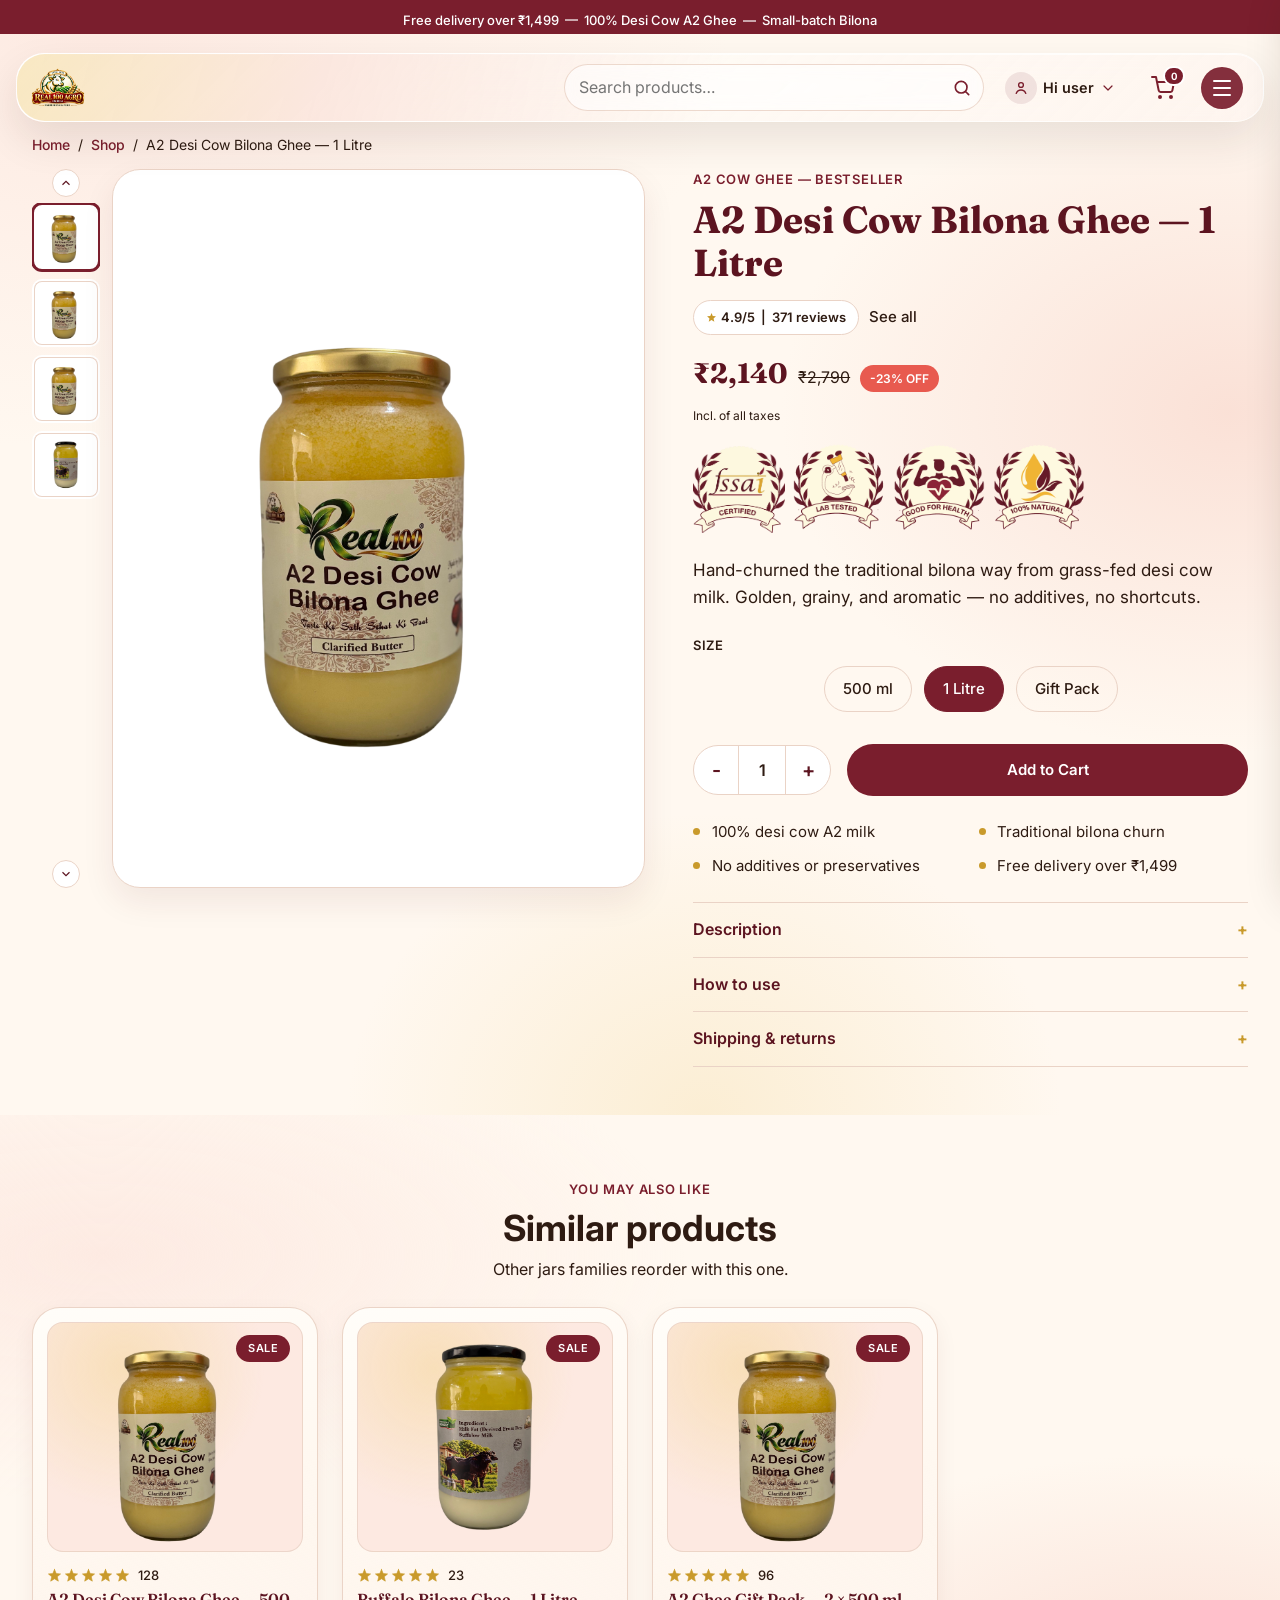
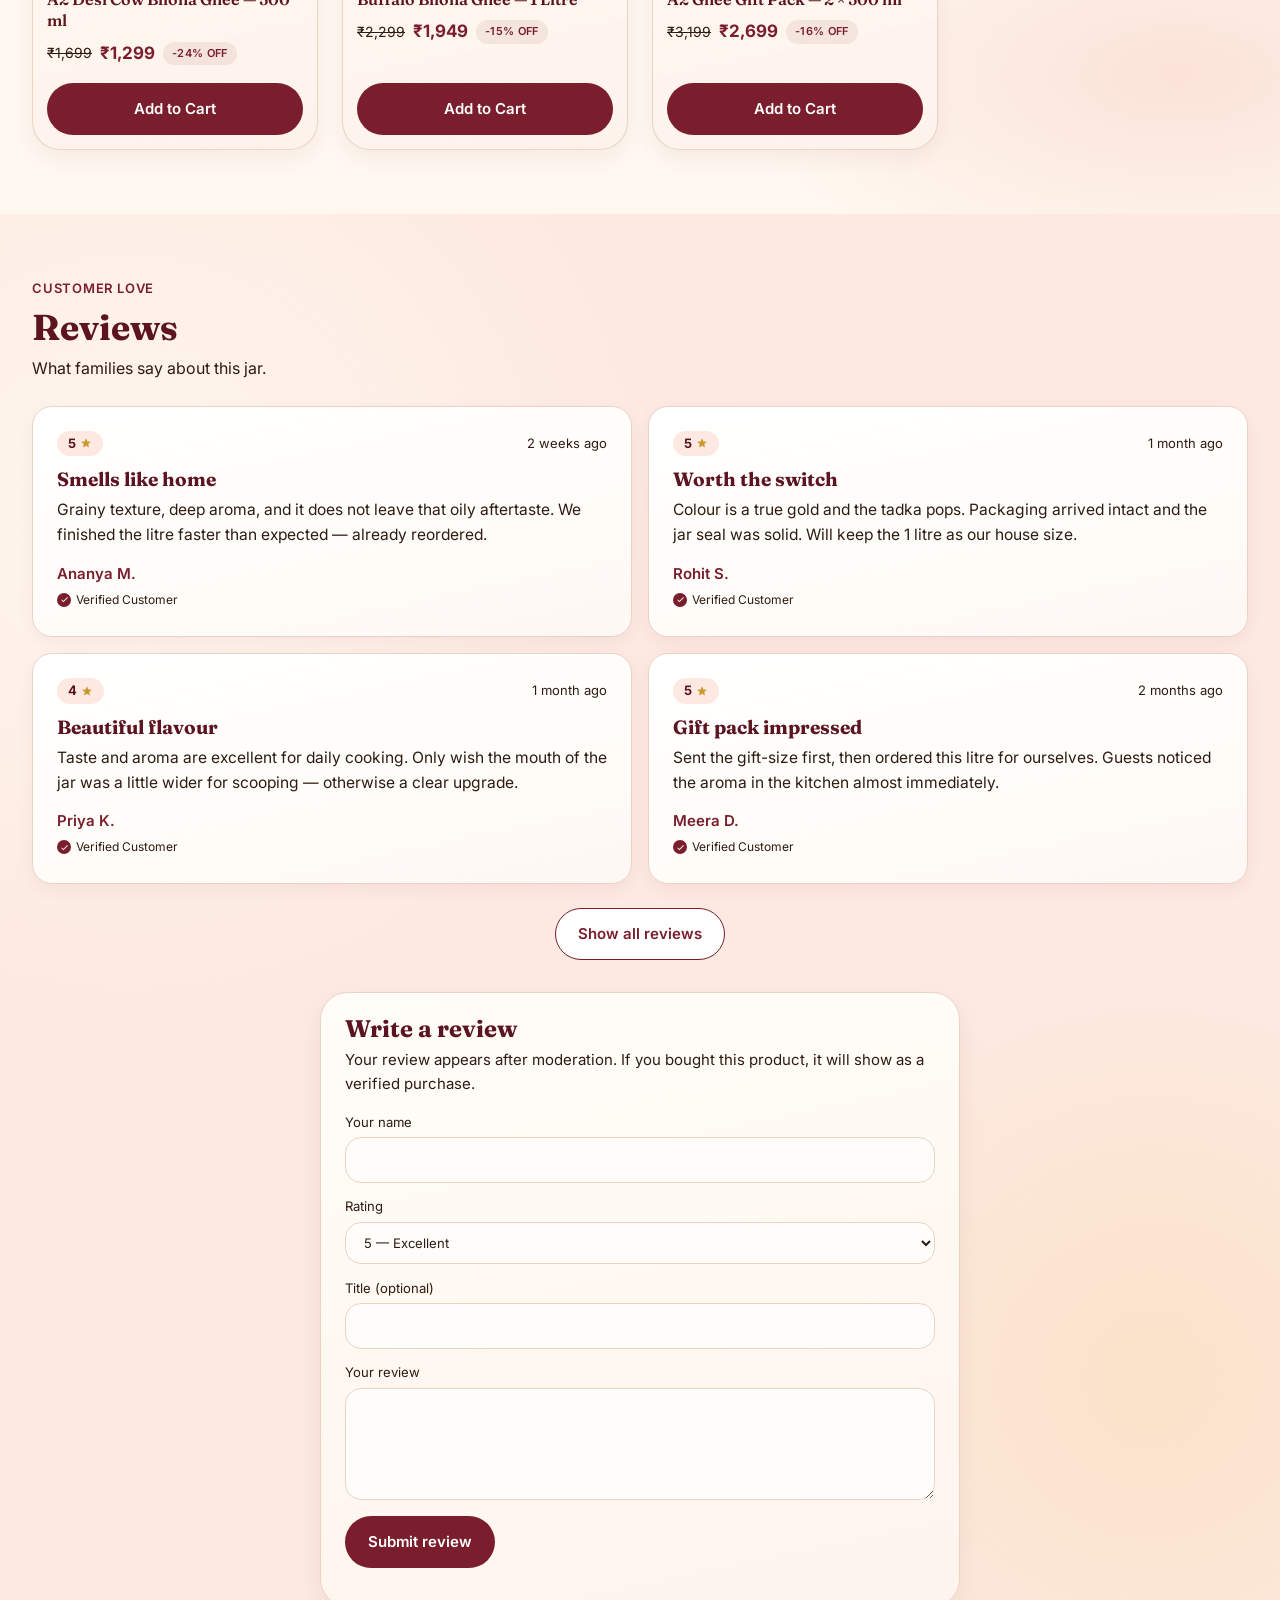
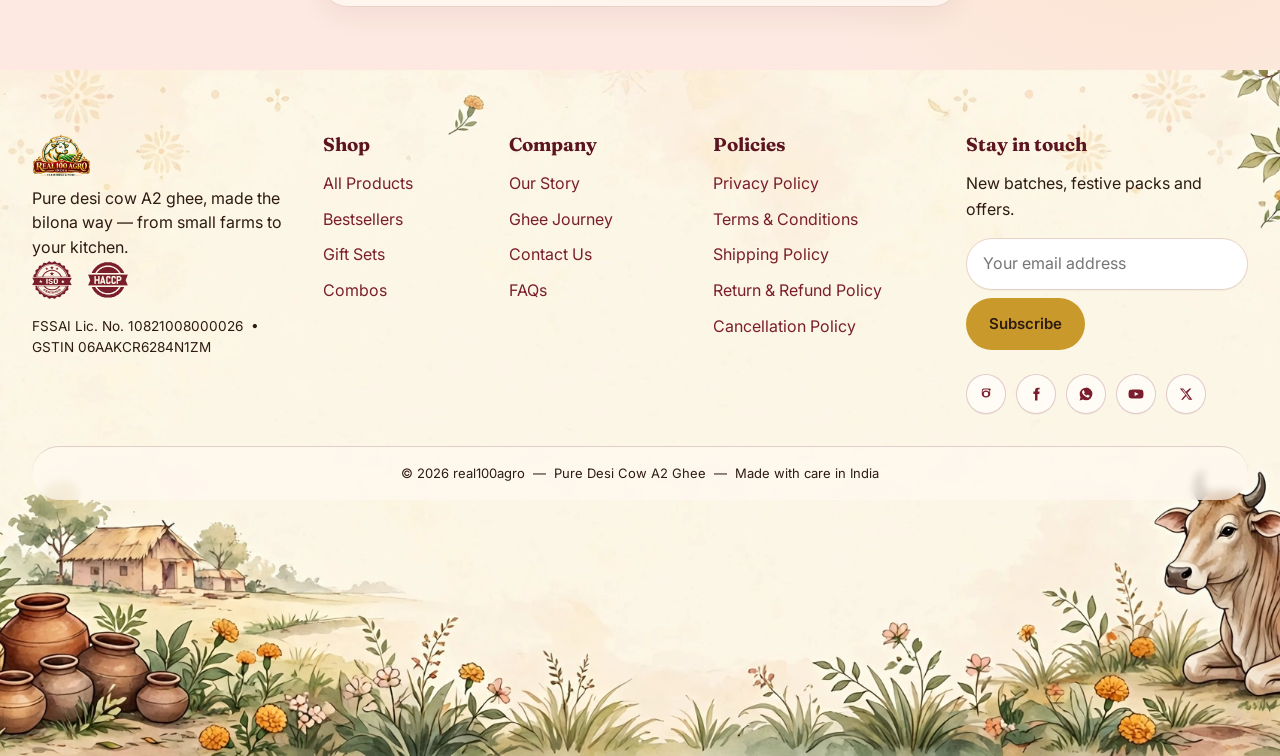
==== commit d223b394: "Add Real100 product photos and map them to catalog products Co-authored-by: Cursor <cursoragent@curs" ====
--- a/frontend/product.html
+++ b/frontend/product.html
@@ -107,32 +107,32 @@
               <div class="product-gallery__thumbs" role="list" aria-label="Product images" data-gallery-thumbs>
                 <button class="product-gallery__thumb is-active" type="button" role="listitem" data-gallery-thumb
                   aria-label="View jar front" aria-current="true"
-                  data-full="https://cdn.shopify.com/s/files/1/0054/8300/3951/products/91yr2itCWcL._SL1500__1_1500x.jpg?v=1569312696"
+                  data-full="assets/images/products/a2-desi-cow-1l.png"
                   data-alt="A2 desi cow bilona ghee, 1 litre jar">
                   <img
-                    src="https://cdn.shopify.com/s/files/1/0054/8300/3951/products/91yr2itCWcL._SL1500__1_1500x.jpg?v=1569312696"
+                    src="assets/images/products/a2-desi-cow-1l.png"
                     alt="" width="72" height="72" decoding="async">
                 </button>
                 <button class="product-gallery__thumb" type="button" role="listitem" data-gallery-thumb
                   aria-label="View ghee texture close-up" aria-current="false"
-                  data-full="https://ishavasyamproducts.com/cdn/shop/products/11_900x.jpg?v=1634724399"
+                  data-full="assets/images/products/a2-desi-cow-1l.png"
                   data-alt="Close-up of grainy A2 bilona ghee">
-                  <img src="https://ishavasyamproducts.com/cdn/shop/products/11_900x.jpg?v=1634724399" alt="" width="72"
+                  <img src="assets/images/products/a2-desi-cow-1l.png" alt="" width="72"
                     height="72" decoding="async">
                 </button>
                 <button class="product-gallery__thumb" type="button" role="listitem" data-gallery-thumb
                   aria-label="View gift-ready pack" aria-current="false"
-                  data-full="https://www.distacart.com/cdn/shop/products/IshaVasyamA2DesiGhee.._1280x.jpg?v=1737559989"
+                  data-full="assets/images/products/a2-desi-cow-1l.png"
                   data-alt="A2 ghee gift-ready packaging">
-                  <img src="https://www.distacart.com/cdn/shop/products/IshaVasyamA2DesiGhee.._1280x.jpg?v=1737559989"
+                  <img src="assets/images/products/a2-desi-cow-1l.png"
                     alt="" width="72" height="72" decoding="async">
                 </button>
                 <button class="product-gallery__thumb" type="button" role="listitem" data-gallery-thumb
                   aria-label="View ghee in a bowl" aria-current="false"
-                  data-full="https://images.news18.com/news18marathi/uploads/2026/01/Ghee-1-2026-01-f6c0e764d6275aedfa888fc6712cb492-3x2.jpg?im=Resize,width=640,aspect=fit,type=normal"
+                  data-full="assets/images/products/buffalo-ghee-1l.png"
                   data-alt="Golden bilona ghee served in a bowl">
                   <img
-                    src="https://images.news18.com/news18marathi/uploads/2026/01/Ghee-1-2026-01-f6c0e764d6275aedfa888fc6712cb492-3x2.jpg?im=Resize,width=640,aspect=fit,type=normal"
+                    src="assets/images/products/buffalo-ghee-1l.png"
                     alt="" width="72" height="72" decoding="async">
                 </button>
               </div>
@@ -155,7 +155,7 @@
               <div class="product-gallery__stage" data-zoom-stage tabindex="0"
                 aria-label="Product photo. Hover to zoom.">
                 <img class="product-gallery__image" data-zoom-image
-                  src="https://cdn.shopify.com/s/files/1/0054/8300/3951/products/91yr2itCWcL._SL1500__1_1500x.jpg?v=1569312696"
+                  src="assets/images/products/a2-desi-cow-1l.png"
                   alt="A2 desi cow bilona ghee, 1 litre jar" width="720" height="720" decoding="async">
                 <span class="product-gallery__lens" data-zoom-lens aria-hidden="true"></span>
               </div>
@@ -286,7 +286,7 @@
           <article class="product-card" data-categories="a2 bestseller" data-product-id="a2-ghee-500ml" data-name="A2 Desi Cow Bilona Ghee 500 ml">
             <a class="product-card__link" href="product.html" aria-label="View A2 Desi Cow Bilona Ghee 500 ml">
               <div class="product-card__media">
-                <img src="https://ishavasyamproducts.com/cdn/shop/products/11_900x.jpg?v=1634724399"
+                <img src="assets/images/products/a2-desi-cow-1l.png"
                   alt="A2 desi cow bilona ghee, 500 ml" width="306" height="306" loading="lazy" decoding="async">
                 <span class="product-card__badge">Sale</span>
               </div>
@@ -311,7 +311,7 @@
             <a class="product-card__link" href="product.html" aria-label="View Buffalo Bilona Ghee 1 Litre">
               <div class="product-card__media">
                 <img
-                  src="https://images.news18.com/news18marathi/uploads/2026/01/Ghee-1-2026-01-f6c0e764d6275aedfa888fc6712cb492-3x2.jpg?im=Resize,width=640,aspect=fit,type=normal"
+                  src="assets/images/products/buffalo-ghee-1l.png"
                   alt="Buffalo bilona ghee in a bowl" width="306" height="306" loading="lazy" decoding="async">
                 <span class="product-card__badge">Sale</span>
               </div>
@@ -336,7 +336,7 @@
             data-product-id="a2-ghee-gift" data-name="A2 Ghee Gift Pack 2 x 500 ml">
             <a class="product-card__link" href="product.html" aria-label="View A2 Ghee Gift Pack">
               <div class="product-card__media">
-                <img src="https://www.distacart.com/cdn/shop/products/IshaVasyamA2DesiGhee.._1280x.jpg?v=1737559989"
+                <img src="assets/images/products/a2-desi-cow-1l.png"
                   alt="A2 ghee gift pack, 2 x 500 ml" width="306" height="306" loading="lazy" decoding="async">
                 <span class="product-card__badge">Sale</span>
               </div>
